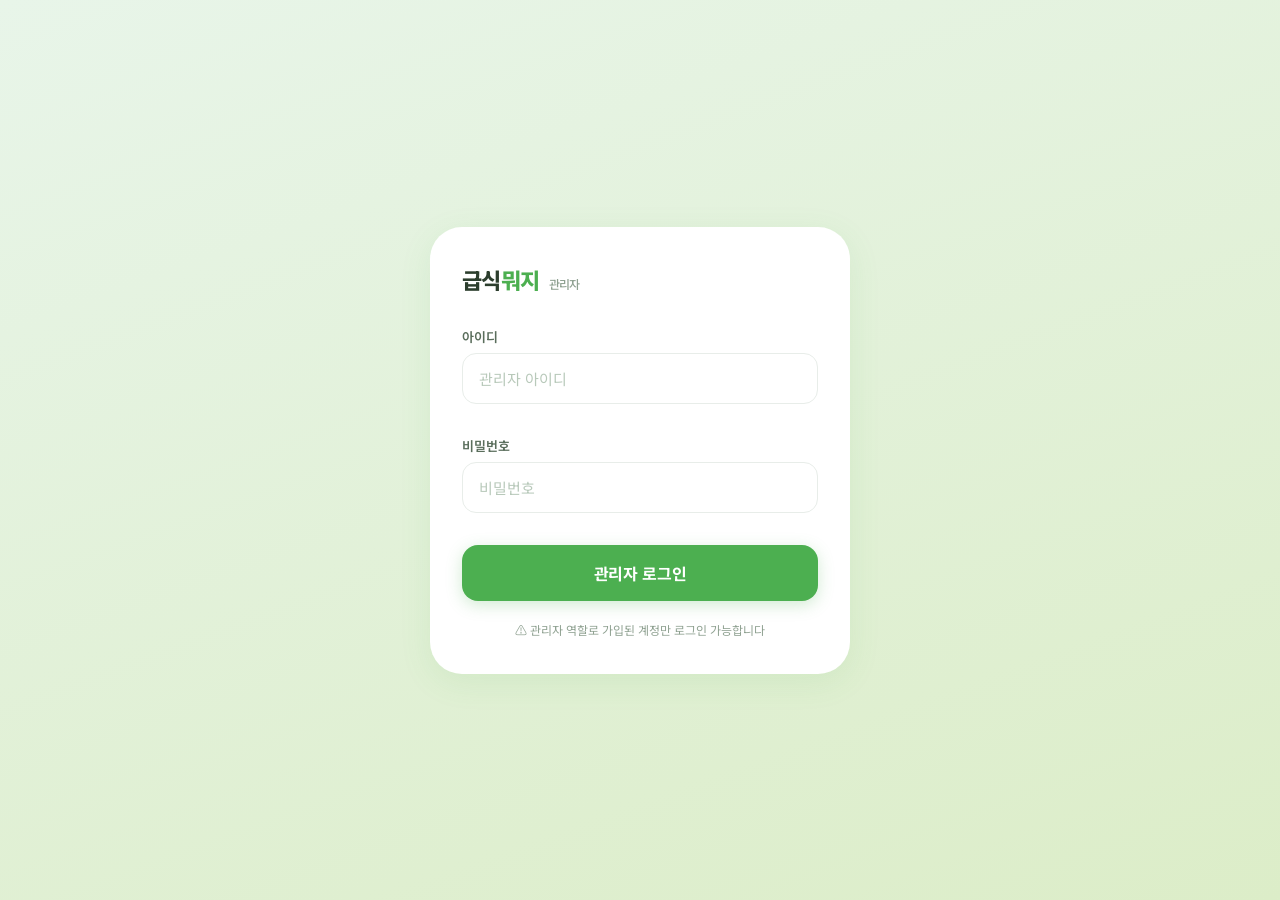
==== admin.html @ bf4ed8c1 "v4.0 — Cloudflare Pages 풀스택 마이그레이션 & 관리자 보안 강화" ====
<!DOCTYPE html>
<html lang="ko">
<head>
  <meta charset="UTF-8">
  <meta name="viewport" content="width=device-width,initial-scale=1">
  <title>급식뭐지 — 관리자</title>
  <meta name="description" content="급식뭐지 관리자 패널">
  <link rel="preconnect" href="https://fonts.googleapis.com">
  <link rel="preconnect" href="https://fonts.gstatic.com" crossorigin>
  <link href="https://fonts.googleapis.com/css2?family=Inter:wght@300;400;500;600;700;800;900&family=Noto+Sans+KR:wght@300;400;500;600;700;900&display=swap" rel="stylesheet">
  <link rel="stylesheet" href="style.css">
</head>
<body class="body-admin">

<!-- AUTH GATE -->
<div id="admin-auth" class="admin-auth-wrap">
  <div class="admin-auth-card">
    <div class="admin-auth-logo">
      <img src="assets/mascot.png" alt="" style="width:56px" onerror="this.style.display='none'">
      <h1>급식<span class="text-accent">뭐지</span> <small>관리자</small></h1>
    </div>
    <div class="auth-input-group">
      <label>아이디</label>
      <input type="text" id="admin-login-id" placeholder="관리자 아이디" class="form-input">
    </div>
    <div class="auth-input-group">
      <label>비밀번호</label>
      <input type="password" id="admin-login-pw" placeholder="비밀번호" class="form-input">
    </div>
    <button class="btn-primary" id="admin-login-btn">관리자 로그인</button>
    <p class="admin-auth-note">⚠️ 관리자 역할로 가입된 계정만 로그인 가능합니다</p>
  </div>
</div>

<!-- ADMIN PANEL -->
<div id="admin-panel" class="admin-panel" style="display:none">
  <header class="admin-topbar">
    <div class="admin-topbar-left">
      <img src="assets/mascot.png" alt="" style="width:32px" onerror="this.style.display='none'">
      <h1>급식<span class="text-accent">뭐지</span> <small>관리자</small></h1>
    </div>
    <div class="admin-topbar-right">
      <span class="admin-user" id="admin-user-name">관리자</span>
      <a href="index.html" class="btn-outline-sm">앱 보기 →</a>
      <button class="btn-outline-sm btn-danger-outline" id="admin-logout">로그아웃</button>
    </div>
  </header>

  <main class="admin-main">
    <!-- DATE -->
    <section class="admin-card">
      <h3>📅 날짜 선택</h3>
      <input type="date" class="form-input" id="pick-date">
    </section>

    <!-- LUNCH -->
    <section class="admin-card">
      <div class="admin-card-header">
        <h3>🌞 점심 급식</h3>
        <button class="btn-sm" id="add-lunch">+ 메뉴 추가</button>
      </div>
      <div id="lunch-list" class="menu-editor"></div>
      <div class="empty-editor" id="lunch-empty">메뉴를 추가해주세요</div>
    </section>

    <!-- DINNER -->
    <section class="admin-card">
      <div class="admin-card-header">
        <h3>🌙 저녁 석식</h3>
        <button class="btn-sm" id="add-dinner">+ 메뉴 추가</button>
      </div>
      <div id="dinner-list" class="menu-editor"></div>
      <div class="empty-editor" id="dinner-empty">메뉴를 추가해주세요</div>
    </section>

    <!-- ACTIONS -->
    <div class="admin-actions">
      <button class="btn-primary btn-lg" id="btn-save">💾 저장하기</button>
      <button class="btn-outline-sm btn-lg" id="btn-clear-day">이 날짜 삭제</button>
    </div>

    <!-- SAVED LIST -->
    <section class="admin-card">
      <h3>📋 저장된 급식 목록</h3>
      <div id="saved-list"></div>
    </section>

    <!-- USER MANAGEMENT -->
    <section class="admin-card">
      <h3>👥 사용자 관리</h3>
      <div id="user-list"></div>
    </section>
  </main>
</div>

<div class="toast" id="toast"></div>

<script>
(function(){
  'use strict';

  function getDB(key, fallback) { try { return JSON.parse(localStorage.getItem(key)) || fallback; } catch(e) { return fallback; } }
  function setDB(key, val) { localStorage.setItem(key, JSON.stringify(val)); }
  function toast(msg) {
    var t = document.getElementById('toast');
    t.textContent = msg; t.classList.add('show');
    setTimeout(function(){ t.classList.remove('show'); }, 2600);
  }

  var authWrap = document.getElementById('admin-auth');
  var panel = document.getElementById('admin-panel');

  var session = getDB('session', null);
  if (session && session.role === 'admin') {
    authWrap.style.display = 'none';
    panel.style.display = '';
    document.getElementById('admin-user-name').textContent = session.name + ' 님';
    initAdmin();
  }

  document.getElementById('admin-login-btn').addEventListener('click', async function(){
    var id = document.getElementById('admin-login-id').value.trim();
    var pw = document.getElementById('admin-login-pw').value;
    if (!id || !pw) { toast('아이디와 비밀번호를 입력하세요'); return; }

    var btn = this;
    var orig = btn.textContent;
    btn.textContent = '로그인 중...';
    try {
      const res = await fetch('/api/auth/login', {
        method: 'POST',
        headers: { 'Content-Type': 'application/json' },
        body: JSON.stringify({ id, pw })
      });
      const data = await res.json();
      btn.textContent = orig;

      if (!res.ok) { toast('❌ ' + (data.error || '아이디 또는 비밀번호가 잘못되었습니다')); return; }
      if (data.role !== 'admin') { toast('❌ 관리자 권한이 없습니다'); return; }

      setDB('session', { id: data.id, name: data.name, role: data.role });
      authWrap.style.display = 'none';
      panel.style.display = '';
      document.getElementById('admin-user-name').textContent = data.name + ' 님';
      toast('✅ 로그인 성공!');
      initAdmin();
    } catch(err) {
      btn.textContent = orig;
      toast('❌ 서버 오류');
    }
  });

  document.getElementById('admin-logout').addEventListener('click', function(){
    localStorage.removeItem('session');
    location.reload();
  });

  var emojis = ['🍚','🍲','🍜','🥩','🍗','🍖','🥘','🐟','🥬','🌿','🥒','🥗','🥦','🥚','🧆','🥛','🧃','🍊','🍎','🍌','🍰','🍞','🌽','🥕','🧀','🍕','🍔','🥟','🍣','🥮'];
  let cachedMeals = {};
  let cachedUsers = [];

  async function fetchAllData() {
    try {
      const [resM, resU] = await Promise.all([fetch('/api/meals'), fetch('/api/users')]);
      if(resM.ok) cachedMeals = await resM.json();
      if(resU.ok) cachedUsers = await resU.json();
    } catch (e) {
      console.warn('Network error', e);
    }
  }

  async function saveMealsToCloud() {
    try {
      const res = await fetch('/api/meals', {
        method: 'POST',
        headers: { 'Content-Type': 'application/json' },
        body: JSON.stringify(cachedMeals)
      });
      if(res.ok) return true;
      return false;
    } catch(e) { return false; }
  }

  async function initAdmin() {
    document.getElementById('btn-save').textContent = '데이터 불러오는 중...';
    await fetchAllData();
    document.getElementById('btn-save').textContent = '💾 저장하기';

    var pickDate = document.getElementById('pick-date');
    var d = new Date();
    pickDate.value = d.getFullYear()+'-'+String(d.getMonth()+1).padStart(2,'0')+'-'+String(d.getDate()).padStart(2,'0');

    loadDate(pickDate.value);
    renderSaved();
    renderUsers();

    pickDate.addEventListener('change', function(){ loadDate(this.value); });
    document.getElementById('add-lunch').addEventListener('click', function(){ addRow('lunch'); });
    document.getElementById('add-dinner').addEventListener('click', function(){ addRow('dinner'); });

    document.getElementById('btn-save').addEventListener('click', async function(){
      var dateVal = pickDate.value;
      if (!dateVal) { toast('📅 날짜를 선택하세요'); return; }
      var lunch = readRows('lunch');
      var dinner = readRows('dinner');
      if (lunch.length === 0 && dinner.length === 0) { toast('메뉴를 하나 이상 추가하세요'); return; }
      
      cachedMeals[dateVal] = { lunch: lunch, dinner: dinner };
      
      var btn = this;
      btn.textContent = '저장 중...';
      const ok = await saveMealsToCloud();
      btn.textContent = '💾 저장하기';
      
      if(ok) {
        toast('✅ '+dateVal+' 급식 저장 완료!');
        renderSaved();
      } else {
        toast('❌ 저장 실패');
      }
    });

    document.getElementById('btn-clear-day').addEventListener('click', async function(){
      var dateVal = pickDate.value;
      if (!dateVal) return;
      if (!confirm(dateVal+' 급식 데이터를 삭제할까요?')) return;
      
      delete cachedMeals[dateVal];
      
      var orig = this.textContent;
      this.textContent = '삭제 중...';
      const ok = await saveMealsToCloud();
      this.textContent = orig;

      if(ok) {
        loadDate(dateVal);
        renderSaved();
        toast('🗑 삭제되었습니다');
      } else {
        toast('❌ 삭제 실패');
      }
    });
  }

  function addRow(type) {
    var list = document.getElementById(type+'-list');
    var empty = document.getElementById(type+'-empty');
    empty.style.display = 'none';

    var row = document.createElement('div');
    row.className = 'editor-row';
    var optHtml = '';
    for (var i = 0; i < emojis.length; i++) optHtml += '<option>'+emojis[i]+'</option>';
    row.innerHTML =
      '<select class="form-input fi-emoji">'+optHtml+'</select>'+
      '<input type="text" class="form-input fi-name" placeholder="메뉴 이름">'+
      '<input type="number" class="form-input fi-kcal" placeholder="kcal">'+
      '<input type="text" class="form-input fi-allergy" placeholder="알레르기 (없으면 비움)">'+
      '<button class="btn-del-row">✕</button>';
    row.querySelector('.btn-del-row').addEventListener('click', function(){
      row.remove();
      if (list.children.length === 0) empty.style.display = '';
    });
    list.appendChild(row);
  }

  function readRows(type) {
    var rows = document.getElementById(type+'-list').querySelectorAll('.editor-row');
    var arr = [];
    for (var i = 0; i < rows.length; i++) {
      var inputs = rows[i].querySelectorAll('.form-input');
      var name = inputs[1].value.trim();
      if (!name) continue;
      arr.push({ emoji: inputs[0].value, name: name, kcal: parseInt(inputs[2].value)||0, allergy: inputs[3].value.trim()||null });
    }
    return arr;
  }

  function loadDate(dateStr) {
    var data = cachedMeals[dateStr];
    document.getElementById('lunch-list').innerHTML = '';
    document.getElementById('dinner-list').innerHTML = '';
    document.getElementById('lunch-empty').style.display = '';
    document.getElementById('dinner-empty').style.display = '';
    if (data) {
      if (data.lunch && data.lunch.length > 0) {
        document.getElementById('lunch-empty').style.display = 'none';
        data.lunch.forEach(function(m){ addRowWithData('lunch', m); });
      }
      if (data.dinner && data.dinner.length > 0) {
        document.getElementById('dinner-empty').style.display = 'none';
        data.dinner.forEach(function(m){ addRowWithData('dinner', m); });
      }
    }
  }

  function addRowWithData(type, data) {
    var list = document.getElementById(type+'-list');
    var row = document.createElement('div');
    row.className = 'editor-row';
    var optHtml = '';
    for (var i = 0; i < emojis.length; i++) {
      optHtml += '<option'+(emojis[i]===data.emoji?' selected':'')+'>'+emojis[i]+'</option>';
    }
    row.innerHTML =
      '<select class="form-input fi-emoji">'+optHtml+'</select>'+
      '<input type="text" class="form-input fi-name" value="'+data.name+'">'+
      '<input type="number" class="form-input fi-kcal" value="'+(data.kcal||'')+'" placeholder="kcal">'+
      '<input type="text" class="form-input fi-allergy" value="'+(data.allergy||'')+'" placeholder="알레르기">'+
      '<button class="btn-del-row">✕</button>';
    row.querySelector('.btn-del-row').addEventListener('click', function(){
      row.remove();
      var empty = document.getElementById(type+'-empty');
      if (list.children.length === 0) empty.style.display = '';
    });
    list.appendChild(row);
  }

  function renderSaved() {
    var keys = Object.keys(cachedMeals).sort().reverse();
    var el = document.getElementById('saved-list');
    if (keys.length === 0) {
      el.innerHTML = '<p class="empty-note">저장된 급식 정보가 없습니다</p>';
      return;
    }
    var html = '<div class="saved-table">';
    keys.forEach(function(k){
      var d = cachedMeals[k];
      var lNames = (d.lunch||[]).map(function(m){return m.emoji+' '+m.name;}).join(', ');
      var dNames = (d.dinner||[]).map(function(m){return m.emoji+' '+m.name;}).join(', ');
      html += '<div class="saved-row">'+
        '<div class="saved-date">'+k+'</div>'+
        '<div class="saved-menus">'+
          (lNames?'<p><strong>점심</strong> '+lNames+'</p>':'')+
          (dNames?'<p><strong>저녁</strong> '+dNames+'</p>':'')+
        '</div>'+
        '<button class="btn-del-saved" data-key="'+k+'">🗑</button>'+
      '</div>';
    });
    html += '</div>';
    el.innerHTML = html;
    var delBtns = el.querySelectorAll('.btn-del-saved');
    for (var i = 0; i < delBtns.length; i++) {
      delBtns[i].addEventListener('click', async function(){
        var key = this.getAttribute('data-key');
        if (!confirm(key+' 데이터를 삭제할까요?')) return;
        
        var origItem = cachedMeals[key];
        delete cachedMeals[key];
        
        var origText = this.textContent;
        this.textContent = '...';
        const ok = await saveMealsToCloud();
        
        if(ok) {
          renderSaved();
          toast('삭제되었습니다');
        } else {
          cachedMeals[key] = origItem; // rollback
          this.textContent = origText;
          toast('❌ 서버 오류');
        }
      });
    }
  }

  function renderUsers() {
    var el = document.getElementById('user-list');
    if (cachedUsers.length === 0) {
      el.innerHTML = '<p class="empty-note">등록된 사용자가 없습니다</p>';
      return;
    }
    var html = '<div class="user-table"><div class="ut-head"><span>이름</span><span>아이디</span><span>역할</span></div>';
    cachedUsers.forEach(function(u){
      var roleLabel = u.role === 'admin' ? '👨‍🍳 관리자' : '🧑‍🎓 학생';
      html += '<div class="ut-row"><span>'+u.name+'</span><span>'+u.id+'</span><span class="role-tag '+(u.role==='admin'?'role-admin':'role-student')+'">'+roleLabel+'</span></div>';
    });
    html += '</div>';
    el.innerHTML = html;
  }

})();
</script>
</body>
</html>
---- style.css ----
/* ═══════════════════════════════════════════════
   급식뭐지 — Soft Organic Design System
   Warm, human, not-AI-feeling
   ═══════════════════════════════════════════════ */

*,*::before,*::after{box-sizing:border-box;margin:0;padding:0}

:root {
  --green: #4CAF50;
  --green-dark: #3d9141;
  --green-soft: #e8f5e9;
  --green-bg: #f1f8e9;
  --green-accent: #66bb6a;

  --bg: #fafbfc;
  --card: #ffffff;
  --card-hover: #f8faf8;

  --text: #2c3e2d;
  --text-2: #5a6e5c;
  --text-3: #8fa191;
  --text-placeholder: #b8c9ba;

  --border: #e8ede9;
  --shadow-sm: 0 2px 8px rgba(76,175,80,.06);
  --shadow-md: 0 4px 20px rgba(76,175,80,.08);
  --shadow-lg: 0 8px 32px rgba(76,175,80,.1);
  --shadow-card: 0 2px 12px rgba(0,0,0,.04);

  --amber: #ff9800;
  --red: #e53935;
  --blue: #42a5f5;
  --pink: #ec407a;
  --purple: #ab47bc;
  --cyan: #26c6da;

  --r: 16px;
  --r-lg: 24px;
  --r-xl: 32px;

  --ease: cubic-bezier(.25,.8,.25,1);
  --bounce: cubic-bezier(.34,1.56,.64,1);
}

html { font-size: 16px; -webkit-text-size-adjust: 100%; }

body {
  font-family: -apple-system, BlinkMacSystemFont, 'Segoe UI', 'Noto Sans KR', sans-serif;
  background: var(--bg);
  color: var(--text);
  min-height: 100vh;
  min-height: 100dvh;
  overflow: hidden;
  -webkit-font-smoothing: antialiased;
}

img { max-width: 100%; height: auto; display: block; }
button { cursor: pointer; font-family: inherit; }
input, select { font-family: inherit; }
.text-accent { color: var(--green); }

/* ═══ APP SHELL ═══ */
#app {
  width: 100%;
  height: 100vh;
  height: 100dvh;
  position: relative;
  overflow: hidden;
  background: var(--bg);
}

.screen {
  position: absolute;
  inset: 0;
  display: flex;
  flex-direction: column;
  opacity: 0;
  transform: translateY(12px);
  transition: opacity .45s var(--ease), transform .45s var(--ease);
  pointer-events: none;
  z-index: 0;
}
.screen.active {
  opacity: 1;
  transform: translateY(0);
  pointer-events: all;
  z-index: 1;
}

/* ═══════════════════════════════════
   AUTH SCREEN
   ═══════════════════════════════════ */
#auth-screen {
  background: #fff;
}

.auth-bg {
  position: absolute;
  inset: 0;
  overflow: hidden;
  z-index: 0;
}
.auth-glow {
  position: absolute;
  border-radius: 50%;
  filter: blur(100px);
  opacity: .35;
}
.auth-glow.g1 {
  width: 360px; height: 360px;
  top: -80px; right: -120px;
  background: #c8e6c9;
  animation: gFloat 12s ease-in-out infinite;
}
.auth-glow.g2 {
  width: 260px; height: 260px;
  bottom: 20px; left: -80px;
  background: #dcedc8;
  animation: gFloat 15s ease-in-out infinite reverse;
}
@keyframes gFloat {
  0%,100% { transform: translate(0,0) scale(1); }
  50% { transform: translate(15px,-15px) scale(1.08); }
}

.auth-content {
  position: relative;
  z-index: 1;
  flex: 1;
  display: flex;
  flex-direction: column;
  align-items: center;
  padding: 0 28px;
  overflow-y: auto;
}

.auth-logo-area {
  display: flex;
  flex-direction: column;
  align-items: center;
  padding-top: 72px;
  margin-bottom: 40px;
}
.auth-mascot {
  width: 88px;
  height: 88px;
  margin-bottom: 20px;
  animation: mascotBounce .7s var(--bounce);
}
.auth-mascot img { width: 100%; height: 100%; object-fit: contain; }
.mascot-fallback {
  width: 88px; height: 88px;
  display: flex; align-items: center; justify-content: center;
  font-size: 48px;
  background: var(--green-soft);
  border-radius: 50%;
}
@keyframes mascotBounce {
  from { transform: scale(.3); opacity: 0; }
  60% { transform: scale(1.06); opacity: 1; }
  to { transform: scale(1); }
}

.auth-title {
  font-size: 32px;
  font-weight: 800;
  letter-spacing: -.03em;
  color: var(--text);
}
.auth-title span { color: var(--green); }
.auth-sub {
  font-size: 14px;
  color: var(--text-3);
  margin-top: 6px;
}

.auth-form {
  width: 100%;
  max-width: 360px;
}

.auth-input-group {
  margin-bottom: 18px;
}
.auth-input-group label {
  display: block;
  font-size: 13px;
  font-weight: 600;
  color: var(--text-2);
  margin-bottom: 7px;
}
.auth-input-group input,
.form-input {
  width: 100%;
  padding: 14px 16px;
  border: 1.5px solid var(--border);
  border-radius: 14px;
  font-size: 15px;
  color: var(--text);
  outline: none;
  background: #fff;
  transition: border-color .25s var(--ease), box-shadow .25s var(--ease);
}
.auth-input-group input:focus,
.form-input:focus {
  border-color: var(--green-accent);
  box-shadow: 0 0 0 4px rgba(76,175,80,.1);
}

#signup-admin-code-group {
  animation: slideDown 0.3s cubic-bezier(0.2, 0.8, 0.2, 1) forwards;
}

@keyframes slideDown {
  from { opacity: 0; transform: translateY(-10px); }
  to { opacity: 1; transform: translateY(0); }
}

.auth-input-group input::placeholder,
.form-input::placeholder { color: var(--text-placeholder); }

.role-selector {
  display: flex;
  gap: 10px;
}
.role-btn {
  flex: 1;
  padding: 14px;
  border: 1.5px solid var(--border);
  border-radius: 14px;
  background: #fff;
  font-size: 14px;
  font-weight: 500;
  color: var(--text-3);
  transition: all .25s var(--ease);
}
.role-btn.active {
  border-color: var(--green);
  background: var(--green-soft);
  color: var(--green-dark);
  font-weight: 700;
}

.auth-switch {
  text-align: center;
  font-size: 13px;
  color: var(--text-3);
  margin-top: 24px;
  padding-bottom: 48px;
}
.auth-switch button {
  background: none;
  border: none;
  color: var(--green);
  font-weight: 700;
  font-size: 13px;
}

/* ═══ BUTTONS ═══ */
.btn-primary {
  width: 100%;
  padding: 16px;
  background: var(--green);
  color: #fff;
  border: none;
  border-radius: 16px;
  font-size: 16px;
  font-weight: 700;
  letter-spacing: -.01em;
  box-shadow: 0 4px 16px rgba(76,175,80,.25);
  transition: all .25s var(--ease);
}
.btn-primary:active {
  transform: scale(.97);
  box-shadow: 0 2px 8px rgba(76,175,80,.2);
}

.btn-sm {
  padding: 9px 18px;
  background: var(--green);
  color: #fff;
  border: none;
  border-radius: 12px;
  font-size: 13px;
  font-weight: 600;
  transition: transform .15s;
}
.btn-sm:active { transform: scale(.95); }

.btn-outline-sm {
  padding: 8px 16px;
  background: transparent;
  border: 1.5px solid var(--border);
  border-radius: 12px;
  font-size: 13px;
  font-weight: 600;
  color: var(--text-2);
  text-decoration: none;
  transition: all .2s;
  display: inline-block;
}
.btn-outline-sm:hover { border-color: var(--green); color: var(--green); }
.btn-danger-outline { border-color: var(--red); color: var(--red); }

.link-btn {
  background: none;
  border: none;
  color: var(--green);
  font-size: 13px;
  font-weight: 600;
}

/* ═══ STATUS BAR (hidden) ═══ */
.status-bar, .status-right { display: none; }

/* ═══ APPBAR ═══ */
.appbar {
  height: 56px;
  background: rgba(255,255,255,.92);
  backdrop-filter: blur(16px);
  -webkit-backdrop-filter: blur(16px);
  display: flex;
  align-items: center;
  justify-content: space-between;
  padding: 0 20px;
  border-bottom: 1px solid rgba(0,0,0,.04);
  flex-shrink: 0;
  z-index: 50;
}
.appbar-left { display: flex; align-items: center; gap: 10px; }
.appbar-mascot {
  width: 32px; height: 32px;
  border-radius: 10px;
  overflow: hidden;
  background: var(--green-soft);
  display: flex; align-items: center; justify-content: center;
}
.appbar-mascot img { width: 100%; height: 100%; object-fit: cover; }
.appbar-title {
  font-size: 18px;
  font-weight: 800;
  letter-spacing: -.03em;
  color: var(--text);
}
.appbar-title b { color: var(--green); font-weight: 800; }
.appbar-right { display: flex; gap: 8px; }
.appbar-btn {
  width: 38px;
  height: 38px;
  border-radius: 12px;
  border: none;
  background: var(--green-soft);
  display: flex;
  align-items: center;
  justify-content: center;
  color: var(--green-dark);
  transition: all .2s var(--ease);
  position: relative;
}
.appbar-btn:active { transform: scale(.88); }
.bell-dot {
  position: absolute;
  top: 8px; right: 8px;
  width: 7px; height: 7px;
  border-radius: 50%;
  background: var(--red);
  border: 2px solid var(--green-soft);
}

.appbar-detail { display: none; }
.appbar-detail.show { display: flex; }
.back-btn {
  width: 38px; height: 38px;
  border-radius: 12px;
  border: none;
  background: var(--green-soft);
  display: flex; align-items: center; justify-content: center;
  color: var(--green-dark);
  transition: transform .15s;
}
.back-btn:active { transform: scale(.88); }
#detail-bar-title {
  font-size: 17px;
  font-weight: 700;
  color: var(--text);
  margin-left: 12px;
  flex: 1;
}

/* ═══ MAIN SCROLL ═══ */
.main-scroll {
  flex: 1;
  overflow-y: auto;
  overflow-x: hidden;
  -webkit-overflow-scrolling: touch;
}
.main-scroll::-webkit-scrollbar { width: 0; }

.page {
  display: none;
  animation: pageSlide .4s var(--ease);
}
.page.active { display: block; }
@keyframes pageSlide {
  from { opacity: 0; transform: translateY(10px); }
  to { opacity: 1; transform: translateY(0); }
}

/* ═══════════════════════════════════
   HOME PAGE
   ═══════════════════════════════════ */
.home-welcome {
  padding: 20px 20px 8px;
}
.welcome-hi {
  font-size: 14px;
  color: var(--text-3);
  font-weight: 400;
}
.home-welcome h2 {
  font-size: 24px;
  font-weight: 800;
  letter-spacing: -.03em;
  color: var(--text);
  margin-top: 2px;
}

/* Tabs */
.tab-bar {
  display: flex;
  padding: 4px 20px 0;
  gap: 8px;
}
.tab {
  flex: 1;
  padding: 12px 0;
  text-align: center;
  font-size: 14px;
  font-weight: 600;
  color: var(--text-3);
  background: none;
  border: none;
  border-bottom: 3px solid transparent;
  transition: all .25s var(--ease);
}
.tab.active {
  color: var(--green);
  border-bottom-color: var(--green);
}

/* Kcal banner */
.kcal-banner {
  background: linear-gradient(135deg, var(--green) 0%, #66bb6a 100%);
  margin: 12px 20px;
  border-radius: var(--r-lg);
  padding: 18px 24px;
  display: flex;
  align-items: center;
  justify-content: space-between;
  color: #fff;
  box-shadow: 0 6px 24px rgba(76,175,80,.2);
}
.kcal-left { display: flex; align-items: baseline; gap: 6px; }
.kcal-number {
  font-size: 34px;
  font-weight: 800;
  letter-spacing: -.03em;
}
.kcal-unit { font-size: 13px; opacity: .6; }
.kcal-desc { font-size: 12px; opacity: .7; }

/* Menu grid — category card style */
.menu-grid {
  padding: 16px 20px 20px;
  display: grid;
  grid-template-columns: repeat(2, 1fr);
  gap: 12px;
}

.menu-card {
  background: var(--card);
  border-radius: var(--r-lg);
  overflow: hidden;
  cursor: pointer;
  box-shadow: var(--shadow-card);
  transition: transform .3s var(--ease), box-shadow .3s var(--ease);
  -webkit-tap-highlight-color: transparent;
  animation: cardIn .4s var(--ease) both;
}
.menu-card:nth-child(1) { animation-delay: 0s; }
.menu-card:nth-child(2) { animation-delay: .06s; }
.menu-card:nth-child(3) { animation-delay: .12s; }
.menu-card:nth-child(4) { animation-delay: .18s; }
.menu-card:nth-child(5) { animation-delay: .24s; }
.menu-card:nth-child(6) { animation-delay: .3s; }
@keyframes cardIn {
  from { opacity: 0; transform: translateY(12px) scale(.95); }
  to { opacity: 1; transform: translateY(0) scale(1); }
}
.menu-card:active { transform: scale(.96); }
.menu-card:hover { box-shadow: var(--shadow-md); }

.mc-visual {
  aspect-ratio: 1.1;
  display: flex;
  align-items: center;
  justify-content: center;
  position: relative;
  overflow: hidden;
}
/* Pastel backgrounds per card */
.menu-card:nth-child(1) .mc-visual { background: #e8f5e9; }
.menu-card:nth-child(2) .mc-visual { background: #fff3e0; }
.menu-card:nth-child(3) .mc-visual { background: #e3f2fd; }
.menu-card:nth-child(4) .mc-visual { background: #fce4ec; }
.menu-card:nth-child(5) .mc-visual { background: #f3e5f5; }
.menu-card:nth-child(6) .mc-visual { background: #e0f7fa; }
.menu-card:nth-child(7) .mc-visual { background: #fff8e1; }
.menu-card:nth-child(8) .mc-visual { background: #efebe9; }

.mc-ring {
  width: 64px;
  aspect-ratio: 1;
  border-radius: 50%;
  background: rgba(255,255,255,.6);
  display: flex;
  align-items: center;
  justify-content: center;
  transition: transform .3s var(--bounce);
}
.menu-card:hover .mc-ring { transform: scale(1.1) rotate(5deg); }
.mc-emoji { font-size: 34px; }
.mc-allergy-badge {
  position: absolute;
  top: 10px;
  right: 10px;
  width: 9px; height: 9px;
  border-radius: 50%;
  background: var(--red);
  border: 2px solid #fff;
}

.mc-info {
  padding: 12px 14px 14px;
}
.mc-name {
  font-size: 14px;
  font-weight: 700;
  color: var(--text);
}
.mc-sub {
  font-size: 11px;
  color: var(--text-3);
  margin-top: 3px;
}

/* Empty state */
.empty-state {
  text-align: center;
  padding: 56px 20px;
  color: var(--text-3);
}
.empty-mascot { margin-bottom: 14px; }
.empty-state p { font-size: 15px; font-weight: 600; color: var(--text-2); }
.empty-state small { font-size: 12px; }

/* Section card */
.section-card {
  margin: 0 20px 16px;
  background: var(--card);
  border-radius: var(--r-lg);
  box-shadow: var(--shadow-card);
  overflow: hidden;
}
.section-card-head {
  padding: 16px 18px;
  display: flex;
  justify-content: space-between;
  align-items: center;
  font-size: 14px;
  font-weight: 700;
}
.teaser-empty {
  padding: 24px;
  display: flex;
  align-items: center;
  justify-content: center;
  gap: 8px;
  font-size: 13px;
  color: var(--text-3);
  background: var(--green-bg);
}

/* ═══ DETAIL PAGE ═══ */
.detail-hero {
  padding: 32px 20px 24px;
  text-align: center;
}
.detail-circle {
  width: 110px; height: 110px;
  border-radius: 50%;
  background: var(--green-soft);
  display: flex; align-items: center; justify-content: center;
  margin: 0 auto 16px;
  box-shadow: 0 4px 20px rgba(76,175,80,.12);
  animation: detailPop .5s var(--bounce);
}
@keyframes detailPop {
  from { transform: scale(.4); opacity: 0; }
  to { transform: scale(1); opacity: 1; }
}
.detail-circle span { font-size: 46px; }
.detail-hero h2 { font-size: 24px; font-weight: 800; letter-spacing: -.02em; }
.detail-sub { font-size: 13px; color: var(--text-3); margin-top: 4px; }

.detail-body { padding: 8px 20px 32px; }
.section-label {
  font-size: 11px; font-weight: 700;
  letter-spacing: .06em; color: var(--text-3);
  text-transform: uppercase;
  margin-bottom: 10px; margin-top: 16px;
}
.detail-card {
  background: var(--card);
  border-radius: var(--r);
  box-shadow: var(--shadow-card);
  overflow: hidden;
  margin-bottom: 6px;
}

.ing-row {
  display: flex; align-items: center;
  padding: 14px 16px;
  border-bottom: 1px solid var(--border);
  gap: 12px; font-size: 14px;
  animation: ingFade .3s var(--ease) both;
}
.ing-row:last-child { border-bottom: none; }
.ing-row:nth-child(1) { animation-delay: .05s; }
.ing-row:nth-child(2) { animation-delay: .1s; }
.ing-row:nth-child(3) { animation-delay: .15s; }
@keyframes ingFade {
  from { opacity: 0; transform: translateX(-8px); }
  to { opacity: 1; transform: translateX(0); }
}
.ing-dot { width: 8px; height: 8px; border-radius: 50%; background: var(--green); flex-shrink: 0; }
.ing-dot.warn { background: var(--amber); }
.ing-name { flex: 1; }
.ing-badge { font-size: 10px; padding: 4px 12px; border-radius: 999px; font-weight: 700; }
.badge-ok { background: var(--green-soft); color: var(--green-dark); }
.badge-warn { background: #fff3e0; color: var(--amber); }

.bar-group { padding: 16px; }
.bar-item { margin-bottom: 12px; }
.bar-item:last-child { margin-bottom: 0; }
.bar-meta { display: flex; justify-content: space-between; font-size: 12px; margin-bottom: 6px; }
.bar-label { color: var(--text-2); font-weight: 500; }
.bar-value { color: var(--text-3); }
.bar-track { height: 6px; background: #f0f2f0; border-radius: 3px; overflow: hidden; }
.bar-fill {
  height: 100%; border-radius: 3px;
  background: var(--green);
  width: 0;
  transition: width .9s var(--ease);
}
.bar-fill.warn { background: var(--amber); }

.source-note { font-size: 11px; color: var(--text-3); text-align: center; padding: 14px 0 24px; opacity: .6; }

/* ═══ CALENDAR ═══ */
.page-top {
  padding: 20px 20px 16px;
}
.page-top h2 { font-size: 22px; font-weight: 800; letter-spacing: -.02em; }
.sub-text { font-size: 12px; color: var(--text-3); margin-top: 3px; }

.week-strip {
  display: flex;
  gap: 8px;
  padding: 12px 20px;
  overflow-x: auto;
}
.week-strip::-webkit-scrollbar { display: none; }
.week-day {
  min-width: 60px;
  padding: 12px 10px;
  border-radius: var(--r);
  background: var(--card);
  text-align: center;
  cursor: pointer;
  border: 2px solid transparent;
  box-shadow: var(--shadow-sm);
  transition: all .25s var(--ease);
  flex-shrink: 0;
}
.week-day.active {
  border-color: var(--green);
  background: var(--green-soft);
  box-shadow: 0 4px 16px rgba(76,175,80,.12);
}
.week-day:active { transform: scale(.94); }
.week-day small { display: block; font-size: 11px; color: var(--text-3); font-weight: 600; }
.week-day strong { display: block; font-size: 22px; font-weight: 800; margin-top: 3px; color: var(--text); }
.week-day.active strong { color: var(--green); }

#cal-detail {
  margin: 4px 20px 20px;
  background: var(--card);
  border-radius: var(--r-lg);
  padding: 18px 20px;
  box-shadow: var(--shadow-card);
}
#cal-detail h4 { font-size: 15px; font-weight: 700; margin-bottom: 12px; }
#cal-list { list-style: none; }
#cal-list li {
  padding: 11px 0;
  border-bottom: 1px solid var(--border);
  font-size: 14px; color: var(--text-2);
  display: flex; align-items: center; gap: 10px;
}
#cal-list li:last-child { border-bottom: none; }

/* ═══ PHOTO FEED ═══ */
.feed-list { padding: 8px 20px 90px; display: flex; flex-direction: column; gap: 16px; }

.feed-card {
  background: var(--card);
  border-radius: var(--r-xl);
  overflow: hidden;
  box-shadow: var(--shadow-card);
  animation: feedIn .45s var(--ease) both;
}
.feed-card:nth-child(1) { animation-delay: .05s; }
.feed-card:nth-child(2) { animation-delay: .12s; }
@keyframes feedIn { from { opacity: 0; transform: translateY(16px); } to { opacity: 1; transform: translateY(0); } }

.feed-photo {
  height: 160px;
  background: linear-gradient(135deg, #a5d6a7, #c8e6c9);
  display: flex; flex-direction: column;
  align-items: center; justify-content: center;
  gap: 8px; position: relative;
}
.feed-date-tag {
  position: absolute; top: 14px; left: 16px;
  background: rgba(76,175,80,.85);
  color: #fff; font-size: 11px; font-weight: 700;
  padding: 5px 14px; border-radius: 999px;
}
.feed-photo-icon {
  width: 44px; height: 44px;
  border-radius: 50%;
  background: rgba(255,255,255,.4);
  display: flex; align-items: center; justify-content: center;
  font-size: 20px;
}
.feed-photo small { font-size: 11px; color: rgba(255,255,255,.7); }

.feed-body { padding: 16px 18px; }
.feed-menus { font-size: 13px; color: var(--text-2); line-height: 1.8; }
.feed-footer {
  display: flex; align-items: center; justify-content: space-between;
  margin-top: 12px; padding-top: 12px;
  border-top: 1px solid var(--border);
}
.feed-author { display: flex; align-items: center; gap: 10px; }
.feed-avatar {
  width: 28px; height: 28px;
  border-radius: 50%; overflow: hidden;
  background: var(--green);
  display: flex; align-items: center; justify-content: center;
}
.feed-avatar img { width: 100%; height: 100%; object-fit: cover; }
.feed-author-name { font-size: 12px; color: var(--text-3); }
.feed-like {
  font-size: 13px; color: var(--text-3);
  background: none; border: none;
  display: flex; align-items: center; gap: 5px;
  transition: color .2s;
}
.feed-like:active { color: var(--red); }

/* FAB */
.fab {
  position: fixed;
  bottom: 80px; right: 24px;
  width: 52px; height: 52px;
  border-radius: 50%;
  background: var(--green);
  color: #fff; border: none;
  box-shadow: 0 6px 20px rgba(76,175,80,.3);
  display: flex; align-items: center; justify-content: center;
  z-index: 20;
  transition: transform .2s var(--bounce);
}
.fab:active { transform: scale(.85); }

/* ═══ NUTRITION ═══ */
.nut-hero {
  padding: 20px 20px 20px;
}
.nut-hero h2 { font-size: 22px; font-weight: 800; letter-spacing: -.02em; }
.nut-numbers { display: flex; gap: 32px; margin-top: 16px; }
.nut-num-item { display: flex; flex-direction: column; }
.nut-num-item strong { font-size: 36px; font-weight: 800; line-height: 1; color: var(--text); letter-spacing: -.03em; }
.nut-num-item small { font-size: 12px; color: var(--text-3); }
.nut-num-item span { font-size: 10px; color: var(--text-3); margin-top: 4px; }

.insight-card {
  margin: 12px 20px;
  background: var(--green-soft);
  border-radius: var(--r-lg);
  padding: 16px 18px;
  display: flex; align-items: flex-start; gap: 14px;
  border: 1px solid #c8e6c9;
}
.insight-mascot { flex-shrink: 0; }
.insight-body { font-size: 12px; color: var(--green-dark); line-height: 1.8; }
.insight-body strong { font-weight: 700; display: block; margin-bottom: 2px; font-size: 13px; }

.stat-grid {
  display: grid;
  grid-template-columns: repeat(3, 1fr);
  gap: 10px;
  padding: 0 20px;
  margin-bottom: 14px;
}
.stat-cell {
  background: var(--card);
  border-radius: var(--r);
  padding: 14px 10px;
  text-align: center;
  box-shadow: var(--shadow-sm);
}
.stat-val { font-size: 18px; font-weight: 800; color: var(--green); }
.stat-val.lo { color: var(--amber); }
.stat-lbl { font-size: 10px; color: var(--text-3); margin-top: 4px; display: block; }

/* ═══ ALLERGY ═══ */
.allergy-tags { display: flex; gap: 8px; padding: 16px 20px; flex-wrap: wrap; }
.allergy-tag {
  padding: 6px 16px; border-radius: 999px;
  font-size: 12px; font-weight: 700;
  display: inline-flex; align-items: center; gap: 5px;
}
.tag-warn { background: #fff3e0; color: var(--amber); border: 1px solid #ffe0b2; }
.tag-safe { background: var(--green-soft); color: var(--green-dark); border: 1px solid #c8e6c9; }

#allergy-cards { padding: 0 20px 24px; display: flex; flex-direction: column; gap: 10px; }
.allergy-item {
  background: var(--card);
  border-radius: var(--r);
  padding: 16px;
  display: flex; align-items: center; gap: 14px;
  box-shadow: var(--shadow-sm);
}
.allergy-emoji { font-size: 28px; flex-shrink: 0; }
.allergy-info { flex: 1; }
.allergy-name { font-size: 15px; font-weight: 700; }
.allergy-detail { font-size: 12px; color: var(--text-3); margin-top: 2px; }
.allergy-badge { font-size: 10px; padding: 5px 12px; border-radius: 999px; font-weight: 700; flex-shrink: 0; }
.ab-safe { background: var(--green-soft); color: var(--green-dark); }
.ab-warn { background: #fff3e0; color: var(--amber); }

/* ═══ BOTTOM NAV ═══ */
.bottom-nav {
  height: 64px;
  background: #fff;
  border-top: 1px solid rgba(0,0,0,.05);
  display: flex;
  flex-shrink: 0;
  z-index: 30;
  box-shadow: 0 -2px 12px rgba(0,0,0,.03);
}
.nav-item {
  flex: 1;
  display: flex; flex-direction: column;
  align-items: center; justify-content: center;
  gap: 3px;
  background: none; border: none;
  font-size: 10px; font-weight: 500;
  color: var(--text-3);
  transition: color .2s;
  -webkit-tap-highlight-color: transparent;
  position: relative;
}
.nav-item.active {
  color: var(--green);
}
.nav-item.active::after {
  content: '';
  position: absolute;
  top: 0; left: 50%;
  transform: translateX(-50%);
  width: 24px; height: 3px;
  border-radius: 0 0 3px 3px;
  background: var(--green);
}
.nav-item svg { stroke: currentColor; }
.nav-item:active { transform: scale(.88); }

/* ═══ TOAST ═══ */
.toast {
  position: fixed;
  bottom: 100px; left: 50%;
  transform: translateX(-50%) translateY(12px);
  background: var(--text);
  color: #fff;
  padding: 12px 24px;
  border-radius: 999px;
  font-size: 13px; font-weight: 600;
  opacity: 0;
  transition: all .35s var(--ease);
  z-index: 300;
  pointer-events: none;
  white-space: nowrap;
  box-shadow: var(--shadow-lg);
}
.toast.show { opacity: 1; transform: translateX(-50%) translateY(0); }

/* ═══ MODAL ═══ */
.modal-overlay {
  position: fixed; inset: 0;
  background: rgba(0,0,0,.25);
  backdrop-filter: blur(6px);
  z-index: 200;
  display: none;
  align-items: flex-end;
  justify-content: center;
}
.modal-overlay.show { display: flex; }

.modal-sheet {
  background: var(--bg);
  width: 100%; max-width: 540px;
  max-height: 85vh;
  border-radius: var(--r-xl) var(--r-xl) 0 0;
  overflow-y: auto;
  animation: sheetUp .35s var(--ease);
}
@keyframes sheetUp { from { transform: translateY(100%); } to { transform: translateY(0); } }
.modal-handle { width: 40px; height: 5px; border-radius: 3px; background: #ddd; margin: 12px auto 0; }
.modal-header {
  padding: 16px 22px;
  display: flex; justify-content: space-between; align-items: center;
}
.modal-header h3 { font-size: 17px; font-weight: 800; }
.modal-close {
  width: 30px; height: 30px;
  border-radius: 50%;
  background: #f0f0f0; border: none;
  font-size: 13px; color: var(--text-3);
  display: flex; align-items: center; justify-content: center;
}
.modal-body { padding: 0 22px 36px; }

.upload-drop {
  background: var(--card);
  border-radius: var(--r-lg);
  border: 2px dashed var(--border);
  aspect-ratio: 4/3;
  display: flex; flex-direction: column;
  align-items: center; justify-content: center;
  gap: 8px; cursor: pointer;
  margin-bottom: 18px;
  transition: border-color .2s, background .2s;
}
.upload-drop:hover { border-color: var(--green); background: var(--green-soft); }
.upload-drop p { font-size: 14px; font-weight: 600; color: var(--text-2); }
.upload-drop small { font-size: 11px; color: var(--text-3); }

#upload-preview { margin-bottom: 18px; border-radius: var(--r-lg); overflow: hidden; }
#upload-preview img { width: 100%; display: block; }

.form-label { font-size: 12px; font-weight: 700; color: var(--text-3); display: block; margin-bottom: 6px; }
.form-input { margin-bottom: 14px; }

/* ═══════════════════════════════════
   ADMIN PAGE
   ═══════════════════════════════════ */
.body-admin { overflow: auto; background: var(--bg); }

.admin-auth-wrap {
  min-height: 100vh;
  display: flex; align-items: center; justify-content: center;
  padding: 24px;
  background: linear-gradient(160deg, var(--green-soft), #dcedc8);
}
.admin-auth-card {
  background: var(--card);
  border-radius: var(--r-xl);
  padding: 36px 32px;
  width: 100%; max-width: 420px;
  box-shadow: var(--shadow-lg);
}
.admin-auth-logo { display: flex; align-items: center; gap: 12px; margin-bottom: 32px; }
.admin-auth-logo h1 { font-size: 22px; font-weight: 800; letter-spacing: -.03em; }
.admin-auth-logo small { font-size: 12px; color: var(--text-3); font-weight: 500; margin-left: 4px; }
.admin-auth-note { font-size: 12px; color: var(--text-3); text-align: center; margin-top: 20px; }

.admin-panel { min-height: 100vh; }
.admin-topbar {
  background: #fff;
  border-bottom: 1px solid var(--border);
  padding: 14px 24px;
  display: flex; align-items: center; justify-content: space-between;
  position: sticky; top: 0; z-index: 50;
  flex-wrap: wrap; gap: 10px;
}
.admin-topbar-left { display: flex; align-items: center; gap: 12px; }
.admin-topbar-left h1 { font-size: 19px; font-weight: 800; letter-spacing: -.02em; }
.admin-topbar-left small { font-size: 12px; color: var(--text-3); font-weight: 500; margin-left: 4px; }
.admin-topbar-right { display: flex; align-items: center; gap: 10px; flex-wrap: wrap; }
.admin-user { font-size: 13px; color: var(--text-3); font-weight: 600; }

.admin-main { max-width: 800px; margin: 0 auto; padding: 24px 20px 60px; }

.admin-card {
  background: var(--card);
  border-radius: var(--r-lg);
  padding: 24px;
  margin-bottom: 16px;
  box-shadow: var(--shadow-card);
}
.admin-card h3 { font-size: 17px; font-weight: 800; margin-bottom: 14px; }
.admin-card-header { display: flex; justify-content: space-between; align-items: center; margin-bottom: 14px; }
.admin-card-header h3 { margin-bottom: 0; }

.menu-editor { display: flex; flex-direction: column; gap: 10px; }
.editor-row { display: flex; gap: 8px; align-items: center; flex-wrap: wrap; animation: edIn .2s var(--ease); }
@keyframes edIn { from { opacity: 0; transform: translateY(-4px); } }
.fi-emoji { width: 60px; flex-shrink: 0; text-align: center; font-size: 20px; padding: 12px 8px; }
.fi-name { flex: 1; min-width: 100px; }
.fi-kcal { width: 72px; flex-shrink: 0; }
.fi-allergy { width: 130px; flex-shrink: 0; }
.btn-del-row {
  width: 32px; height: 32px;
  border-radius: 10px;
  background: var(--red); color: #fff;
  border: none; font-size: 13px; flex-shrink: 0;
}

.empty-editor { text-align: center; padding: 28px; font-size: 13px; color: var(--text-3); }

.admin-actions { display: flex; gap: 12px; margin-bottom: 16px; }
.admin-actions .btn-primary, .admin-actions .btn-outline-sm { flex: 1; }
.btn-lg { padding: 16px; font-size: 15px; }

.saved-table { display: flex; flex-direction: column; }
.saved-row { display: flex; align-items: center; gap: 14px; padding: 14px 0; border-bottom: 1px solid var(--border); }
.saved-row:last-child { border-bottom: none; }
.saved-date { font-size: 14px; font-weight: 700; min-width: 100px; color: var(--green); }
.saved-menus { flex: 1; font-size: 12px; color: var(--text-2); line-height: 1.8; }
.saved-menus strong { color: var(--text); }
.btn-del-saved { background: none; border: none; font-size: 18px; cursor: pointer; padding: 4px; }

.empty-note { text-align: center; padding: 24px; font-size: 13px; color: var(--text-3); }

.user-table { margin-top: 10px; }
.ut-head { display: grid; grid-template-columns: 1fr 1fr 1fr; font-size: 11px; font-weight: 700; color: var(--text-3); padding: 10px 0; border-bottom: 1px solid var(--border); }
.ut-row { display: grid; grid-template-columns: 1fr 1fr 1fr; font-size: 13px; padding: 12px 0; border-bottom: 1px solid var(--border); align-items: center; }
.role-tag { font-size: 11px; font-weight: 700; padding: 4px 10px; border-radius: 8px; display: inline-block; width: fit-content; }
.role-admin { background: #fff3e0; color: var(--amber); }
.role-student { background: var(--green-soft); color: var(--green-dark); }

@media (max-width: 600px) {
  .editor-row { flex-wrap: wrap; }
  .fi-allergy { width: 100%; }
}

/* ═══════════════════════════════════
   DESKTOP RESPONSIVE
   ═══════════════════════════════════ */
@media (min-width: 768px) {
  .auth-content { max-width: 420px; margin: 0 auto; }
  .auth-logo-area { padding-top: 100px; }
  .appbar { padding: 0 32px; }
  .home-welcome { padding: 20px 32px 8px; }
  .tab-bar { justify-content: center; gap: 12px; }
  .tab { flex: none; min-width: 140px; }
  .kcal-banner { margin: 12px 32px; justify-content: center; gap: 32px; }
  .menu-grid { grid-template-columns: repeat(3, 1fr); max-width: 720px; margin: 0 auto; padding: 18px 32px; }
  .section-card { max-width: 680px; margin-left: auto; margin-right: auto; }
  .detail-body, #cal-detail, .feed-list, .stat-grid, .insight-card, #allergy-cards { max-width: 640px; margin-left: auto; margin-right: auto; }
  .page-top { padding: 20px 32px; }
  .week-strip { justify-content: center; gap: 12px; }
  .nut-hero { text-align: center; }
  .nut-numbers { justify-content: center; gap: 48px; }
  .stat-grid { grid-template-columns: repeat(6, 1fr); }
  .allergy-tags { justify-content: center; }
  .bottom-nav { justify-content: center; }
  .nav-item { flex: none; min-width: 90px; }
}

@media (min-width: 1024px) {
  .auth-content { max-width: 440px; }
  .auth-title { font-size: 38px; }
  .auth-mascot { width: 100px; height: 100px; }
  .appbar { padding: 0 48px; height: 60px; }
  .appbar-title { font-size: 20px; }
  .home-welcome h2 { font-size: 28px; }
  .menu-grid { grid-template-columns: repeat(4, 1fr); max-width: 900px; gap: 14px; }
  .section-card, .detail-body, #cal-detail, .feed-list, .stat-grid, .insight-card, #allergy-cards { max-width: 760px; }
  .kcal-banner { margin: 16px auto; max-width: 760px; }
  .page-top h2 { font-size: 26px; }
  .nav-item { min-width: 110px; gap: 4px; }
  .nav-item span { font-size: 11px; }
}

@media (min-width: 1400px) {
  .menu-grid { grid-template-columns: repeat(5, 1fr); max-width: 1100px; }
  .section-card, .detail-body, #cal-detail, .feed-list, .stat-grid, .insight-card, #allergy-cards { max-width: 900px; }
  .kcal-banner { max-width: 900px; }
}
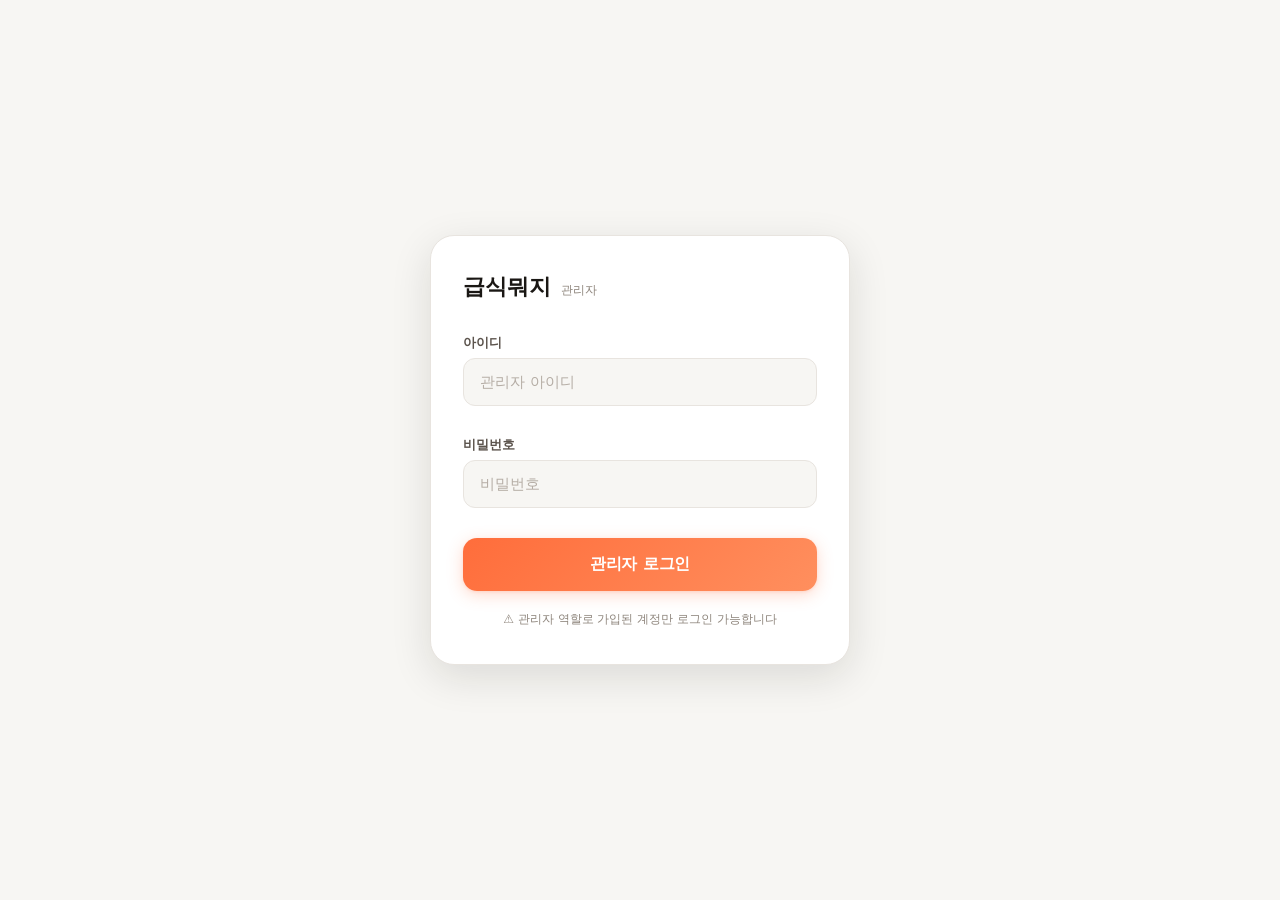
==== commit 28be9c19: "feat: add nutrition input fields (protein, fat, carbs, sodium) to admin meal editor Admin can now en" ====
--- a/admin.html
+++ b/admin.html
@@ -47,6 +47,55 @@
   </header>
 
   <main class="admin-main">
+    <!-- EXCEL BULK IMPORT -->
+    <section class="admin-card" id="excel-section" style="position:relative; overflow:hidden;">
+      <div style="position:absolute; top:0; left:0; width:4px; height:100%; background:var(--green);"></div>
+      <div style="display:flex; justify-content:space-between; align-items:center; margin-bottom:12px;">
+        <h3 style="margin:0;">📊 엑셀 한 달 일괄 업로드</h3>
+        <span class="excel-badge">NEW</span>
+      </div>
+
+      <!-- 급식 유형 선택 -->
+      <p style="font-size:13px; font-weight:700; color:var(--gray-dark); margin-bottom:8px;">① 업로드할 급식 유형 선택</p>
+      <div class="excel-type-selector">
+        <button class="meal-type-btn active" id="excel-type-lunch" data-type="lunch">🌞 급식 (중식)</button>
+        <button class="meal-type-btn" id="excel-type-dinner" data-type="dinner">🌙 석식 (저녁)</button>
+      </div>
+
+      <!-- 파일 드롭존 -->
+      <p style="font-size:13px; font-weight:700; color:var(--gray-dark); margin:16px 0 8px;">② 엑셀 파일 업로드</p>
+      <div class="excel-drop-zone" id="excel-drop-zone">
+        <div class="excel-drop-icon">📂</div>
+        <div class="excel-drop-text">클릭하거나 파일을 여기에 드래그</div>
+        <div class="excel-drop-hint">.xlsx / .xls 파일 지원</div>
+        <input type="file" id="excel-file-input" accept=".xlsx,.xls" style="display:none;">
+      </div>
+
+      <!-- 미리보기 -->
+      <div id="excel-preview-wrap" style="display:none; margin-top:16px;">
+        <p style="font-size:13px; font-weight:700; color:var(--gray-dark); margin-bottom:8px;">③ 파싱 미리보기 — 확인 후 저장</p>
+        <div id="excel-preview-table" class="excel-preview-table"></div>
+        <div class="excel-import-actions">
+          <button class="btn-outline-sm" id="btn-excel-cancel">✕ 취소</button>
+          <button class="btn-primary" id="btn-excel-save" style="background:var(--green);">💾 전체 저장</button>
+        </div>
+      </div>
+    </section>
+
+    <!-- BULK PARSER -->
+    <section class="admin-card" style="position:relative; overflow:hidden;">
+      <div style="position:absolute; top:0; left:0; width:4px; height:100%; background:var(--blue);"></div>
+      <div style="display:flex; justify-content:space-between; align-items:center; margin-bottom:8px;">
+        <h3 style="margin:0;">🤖 식단표 자동 분석기</h3>
+      </div>
+      <p style="font-size:13px; color:var(--gray-dark); margin-bottom:12px; line-height:1.4;">
+        식단표 내용을 복사/붙여넣기 하세요.<br>
+        (형식 예: <span style="font-family:monospace; background:white; padding:2px 4px; border-radius:4px;">2026.04.10 [중식] 현미밥, 미역국</span>)
+      </p>
+      <textarea id="bulk-text" class="form-input" rows="4" placeholder="텍스트 붙여넣기..." style="resize:vertical"></textarea>
+      <button class="btn-primary btn-sm" id="btn-parse-bulk" style="margin-top:12px; width:100%;">자동 분류하기</button>
+    </section>
+
     <!-- DATE -->
     <section class="admin-card">
       <h3>📅 날짜 선택</h3>
@@ -81,8 +130,11 @@
 
     <!-- SAVED LIST -->
     <section class="admin-card">
-      <h3>📋 저장된 급식 목록</h3>
-      <div id="saved-list"></div>
+      <div style="display:flex; justify-content:space-between; align-items:center;">
+        <h3 style="margin:0;">📋 저장된 급식 목록</h3>
+        <button class="btn-outline-sm btn-danger-outline" id="btn-clear-month" style="font-size:12px; padding:6px 10px;">🗑 월별 일괄 삭제</button>
+      </div>
+      <div id="saved-list" style="margin-top:12px;"></div>
     </section>
 
     <!-- USER MANAGEMENT -->
@@ -95,6 +147,20 @@
 
 <div class="toast" id="toast"></div>
 
+<!-- EXCEL CONFLICT MODAL -->
+<div class="modal-backdrop" id="excel-conflict-modal" style="display:none;">
+  <div class="modal-box">
+    <div class="modal-icon">⚠️</div>
+    <h3 class="modal-title">기존 데이터 감지됨</h3>
+    <p class="modal-desc" id="excel-conflict-desc">이미 저장된 날짜가 <strong id="conflict-count">0</strong>개 있습니다.<br>덮어쓰고 계속 진행하시겠습니까?</p>
+    <div class="modal-actions">
+      <button class="btn-outline-sm" id="btn-conflict-cancel">취소하기</button>
+      <button class="btn-primary" id="btn-conflict-proceed" style="background:var(--orange);">무시하고 진행</button>
+    </div>
+  </div>
+</div>
+
+<script src="https://cdn.sheetjs.com/xlsx-0.20.3/package/dist/xlsx.full.min.js"></script>
 <script>
 (function(){
   'use strict';
@@ -197,6 +263,41 @@
     pickDate.addEventListener('change', function(){ loadDate(this.value); });
     document.getElementById('add-lunch').addEventListener('click', function(){ addRow('lunch'); });
     document.getElementById('add-dinner').addEventListener('click', function(){ addRow('dinner'); });
+
+    document.getElementById('btn-parse-bulk').addEventListener('click', function(){
+      var txt = document.getElementById('bulk-text').value;
+      if (!txt.trim()) { toast('텍스트를 입력해주세요'); return; }
+
+      // Extract Date (YYYY.MM.DD or YYYY-MM-DD)
+      var dateMatch = txt.match(/20\d{2}[-.]\d{1,2}[-.]\d{1,2}/);
+      if (dateMatch) {
+         var ds = dateMatch[0].replace(/\./g, '-');
+         var parts = ds.split('-');
+         if(parts.length===3) {
+            ds = parts[0] + '-' + parts[1].padStart(2,'0') + '-' + parts[2].padStart(2,'0');
+            pickDate.value = ds;
+            loadDate(ds); // reload day
+         }
+      }
+
+      // Extract lunch and dinner items
+      var lMatch = txt.match(/\[중식\](.*?)(?=\[석식\]|$)/s);
+      var dMatch = txt.match(/\[석식\](.*?)(?=\[중식\]|$)/s);
+      
+      if (lMatch) {
+         var names = lMatch[1].split(/[,]+|\s{2,}/).map(n=>n.replace(/\(.*?\)/g, '').trim()).filter(n=>n);
+         names.forEach(n => addRowWithData('lunch', { emoji: '🍲', name: n, kcal: '', p: '', f: '', c: '', na: '', allergy: '' }));
+         document.getElementById('lunch-empty').style.display = 'none';
+      }
+      
+      if (dMatch) {
+         var names = dMatch[1].split(/[,]+|\s{2,}/).map(n=>n.replace(/\(.*?\)/g, '').trim()).filter(n=>n);
+         names.forEach(n => addRowWithData('dinner', { emoji: '🍲', name: n, kcal: '', p: '', f: '', c: '', na: '', allergy: '' }));
+         document.getElementById('dinner-empty').style.display = 'none';
+      }
+
+      toast('🤖 파싱 완료! 내용을 확인하고 저장하세요.');
+    });
 
     document.getElementById('btn-save').addEventListener('click', async function(){
       var dateVal = pickDate.value;
@@ -240,6 +341,316 @@
         toast('❌ 삭제 실패');
       }
     });
+
+    document.getElementById('btn-clear-month').addEventListener('click', async function() {
+      var dateVal = pickDate.value;
+      if (!dateVal) return;
+      var ym = dateVal.substring(0, 7); // yyyy-mm 추출
+      if (!confirm(ym + '월(해당 달)의 모든 식단 데이터를 삭제하시겠습니까?\n이 작업은 되돌릴 수 없습니다!')) return;
+      
+      var keys = Object.keys(cachedMeals);
+      var deletedCount = 0;
+      for (var i = 0; i < keys.length; i++) {
+        if (keys[i].startsWith(ym)) {
+          delete cachedMeals[keys[i]];
+          deletedCount++;
+        }
+      }
+
+      if (deletedCount === 0) {
+        toast('🗑 삭제할 데이터가 없습니다.');
+        return;
+      }
+      
+      var orig = this.textContent;
+      this.textContent = '삭제 중...';
+      const ok = await saveMealsToCloud();
+      this.textContent = orig;
+
+      if(ok) {
+        loadDate(dateVal);
+        renderSaved();
+        toast('✅ ' + ym + '월 데이터 ' + deletedCount + '일치 삭제 완료!');
+      } else {
+        toast('❌ 일괄 삭제 실패');
+      }
+    });
+
+    // ═══ EXCEL BULK IMPORT ═══
+    initExcelImport();
+  }
+
+  // ── 알레르기 번호 → 이름 매핑 ──
+  var allergyMap = {
+    '1':'계란','2':'우유','3':'메밀','4':'땅콩','5':'대두',
+    '6':'밀','7':'고등어','8':'게','9':'새우','10':'돼지고기',
+    '11':'복숭아','12':'토마토','13':'아황산류','14':'호두','15':'닭고기',
+    '16':'쇠고기','17':'오징어','18':'조개류','19':'잣'
+  };
+
+  // ── 한 셀의 텍스트 → 메뉴 배열 변환 ──
+  function parseCellToMenus(cellText) {
+    if (!cellText || typeof cellText !== 'string') return [];
+    var cleaned = cellText.trim();
+    // 공고 문구 or 특수 문자만 있는 경우 스킵
+    if (cleaned === '—' || cleaned === '-' || cleaned.includes('고사') || cleaned.includes('휴업') || cleaned.includes('재량')) return null; // null = 비어있는 날
+
+    var lines = cleaned.split('\n').map(function(l){ return l.trim(); }).filter(function(l){ return l; });
+    var menus = [];
+    var current = null;
+
+    for (var i = 0; i < lines.length; i++) {
+      var line = lines[i];
+      // 순수 알레르기 번호 줄 패턴: (숫자.숫자...) — 직전 메뉴에 붙임
+      var isAllergyOnly = /^\([\d\.\s]+\)$/.test(line);
+      if (isAllergyOnly && current) {
+        var nums = line.replace(/[()]/g,'').split('.').map(function(n){ return n.trim(); }).filter(Boolean);
+        var names = nums.map(function(n){ return allergyMap[n] || ''; }).filter(Boolean);
+        current.allergy = names.join('·');
+        continue;
+      }
+      // 메뉴명 + 인라인 알레르기 패턴: "메뉴명 (1.5.6)"
+      var inlineMatch = line.match(/^(.*?)\s*\(([\d\.\s]+)\)$/);
+      if (inlineMatch) {
+        var name = inlineMatch[1].replace(/\*\S+/g, '').trim(); // *브라운S 같은 부가 설명 제거
+        var nums = inlineMatch[2].split('.').map(function(n){ return n.trim(); }).filter(Boolean);
+        var allergyNames = nums.map(function(n){ return allergyMap[n] || ''; }).filter(Boolean);
+        if (name) {
+          current = { emoji: pickEmoji(name), name: name, kcal: 0, p: 0, f: 0, c: 0, na: 0, allergy: allergyNames.join('·') };
+          menus.push(current);
+        }
+      } else {
+        // 알레르기 없는 순수 메뉴명
+        var name = line.replace(/\*\S+/g, '').trim();
+        if (name) {
+          current = { emoji: pickEmoji(name), name: name, kcal: 0, p: 0, f: 0, c: 0, na: 0, allergy: '' };
+          menus.push(current);
+        }
+      }
+    }
+    return menus;
+  }
+
+  // ── 메뉴명 키워드로 이모지 추측 ──
+  var emojiRules = [
+    [/밥|덮밥|볶음밥|비빔밥/, '🍚'],
+    [/국|찌개|탕|수프|죽/, '🍲'],
+    [/면|소바|스파게티|파스타|라면|짜장|짬뽕|칼국수/, '🍜'],
+    [/치킨|닭/, '🍗'],
+    [/돼지|삼겹|제육|순대/, '🥩'],
+    [/소고기|쇠고기|불고기|차돌/, '🥩'],
+    [/생선|고등어|연어|참치|새우|오징어|해물|보쌈/, '🐟'],
+    [/샐러드|채소|나물|무침|무침/, '🥗'],
+    [/김치|깍두기/, '🥬'],
+    [/빵|토스트|샌드위치|크로켓/, '🍞'],
+    [/피자/, '🍕'],
+    [/과일|사과|귤|바나나/, '🍎'],
+    [/케이크|디저트|초코/, '🍰'],
+    [/만두|튀김|떡/, '🥟'],
+    [/카레|스튜/, '🍛'],
+    [/우유|요거트|요구르트/, '🥛'],
+    [/주스|음료|쥬스/, '🧃'],
+  ];
+  function pickEmoji(name) {
+    for (var i = 0; i < emojiRules.length; i++) {
+      if (emojiRules[i][0].test(name)) return emojiRules[i][1];
+    }
+    return '🍽';
+  }
+
+  // ── 주차 셀에서 날짜 범위 파싱 (예: "1주\n(4/1~4/3)") ──
+  function parseWeekRange(cellText) {
+    if (!cellText) return null;
+    var match = String(cellText).match(/(\d+)\/(\d+)~(\d+)\/(\d+)/);
+    if (!match) return null;
+    return {
+      startMonth: parseInt(match[1]), startDay: parseInt(match[2]),
+      endMonth: parseInt(match[3]), endDay: parseInt(match[4])
+    };
+  }
+
+  // ── 주차 범위 + 요일 인덱스(0=월)로 실제 날짜 문자열 계산 ──
+  function computeDate(year, weekRange, dayIdx) {
+    // dayIdx: 0=월, 1=화, ..., 4=금
+    var startDate = new Date(year, weekRange.startMonth - 1, weekRange.startDay);
+    var result = new Date(startDate);
+    result.setDate(startDate.getDate() + dayIdx);
+    // 범위 초과 체크
+    var endDate = new Date(year, weekRange.endMonth - 1, weekRange.endDay);
+    if (result > endDate) return null;
+    // 주말 체크 (토/일이면 skip — 실제 학교 달력 기준)
+    var dow = result.getDay();
+    if (dow === 0 || dow === 6) return null;
+    return result.getFullYear() + '-' +
+      String(result.getMonth()+1).padStart(2,'0') + '-' +
+      String(result.getDate()).padStart(2,'0');
+  }
+
+  var excelParsedData = {}; // 파싱된 날짜별 결과물
+  var excelMealType = 'lunch'; // 현재 선택된 유형
+
+  function initExcelImport() {
+    // 유형 선택 버튼
+    var btnLunch = document.getElementById('excel-type-lunch');
+    var btnDinner = document.getElementById('excel-type-dinner');
+    if (btnLunch) btnLunch.addEventListener('click', function() {
+      excelMealType = 'lunch';
+      btnLunch.classList.add('active');
+      btnDinner.classList.remove('active');
+    });
+    if (btnDinner) btnDinner.addEventListener('click', function() {
+      excelMealType = 'dinner';
+      btnDinner.classList.add('active');
+      btnLunch.classList.remove('active');
+    });
+
+    // 드롭존 클릭 → 파일 선택
+    var dropZone = document.getElementById('excel-drop-zone');
+    var fileInput = document.getElementById('excel-file-input');
+    if (dropZone) {
+      dropZone.addEventListener('click', function() { fileInput.click(); });
+      dropZone.addEventListener('dragover', function(e) {
+        e.preventDefault(); dropZone.classList.add('drag-over');
+      });
+      dropZone.addEventListener('dragleave', function() { dropZone.classList.remove('drag-over'); });
+      dropZone.addEventListener('drop', function(e) {
+        e.preventDefault(); dropZone.classList.remove('drag-over');
+        if (e.dataTransfer.files[0]) handleExcelFile(e.dataTransfer.files[0]);
+      });
+    }
+    if (fileInput) fileInput.addEventListener('change', function() {
+      if (this.files[0]) handleExcelFile(this.files[0]);
+    });
+
+    // 취소 버튼
+    var btnCancel = document.getElementById('btn-excel-cancel');
+    if (btnCancel) btnCancel.addEventListener('click', function() {
+      document.getElementById('excel-preview-wrap').style.display = 'none';
+      excelParsedData = {};
+      if (fileInput) fileInput.value = '';
+    });
+
+    // 저장 버튼
+    var btnSave = document.getElementById('btn-excel-save');
+    if (btnSave) btnSave.addEventListener('click', function() {
+      var conflictDates = Object.keys(excelParsedData).filter(function(d) { return cachedMeals[d]; });
+      if (conflictDates.length > 0) {
+        document.getElementById('conflict-count').textContent = conflictDates.length;
+        document.getElementById('excel-conflict-modal').style.display = 'flex';
+      } else {
+        executeExcelSave();
+      }
+    });
+
+    // 충돌 모달 버튼
+    var btnProceed = document.getElementById('btn-conflict-proceed');
+    var btnConflictCancel = document.getElementById('btn-conflict-cancel');
+    if (btnProceed) btnProceed.addEventListener('click', function() {
+      document.getElementById('excel-conflict-modal').style.display = 'none';
+      executeExcelSave();
+    });
+    if (btnConflictCancel) btnConflictCancel.addEventListener('click', function() {
+      document.getElementById('excel-conflict-modal').style.display = 'none';
+    });
+  }
+
+  function handleExcelFile(file) {
+    var reader = new FileReader();
+    reader.onload = function(e) {
+      try {
+        var data = new Uint8Array(e.target.result);
+        var workbook = XLSX.read(data, { type: 'array' });
+        var sheet = workbook.Sheets[workbook.SheetNames[0]];
+        var rows = XLSX.utils.sheet_to_json(sheet, { header: 1, defval: null });
+
+        // 파일명 또는 첫 행에서 연도 파악
+        var year = new Date().getFullYear();
+        var firstCell = rows[0] ? String(rows[0][0] || '') : '';
+        var yearMatch = firstCell.match(/(\d{4})/);
+        if (yearMatch) year = parseInt(yearMatch[1]);
+
+        excelParsedData = {};
+
+        // 데이터 행 탐색 (헤더 이후 행부터)
+        for (var r = 0; r < rows.length; r++) {
+          var row = rows[r];
+          if (!row || !row[0]) continue;
+          var weekRange = parseWeekRange(String(row[0]));
+          if (!weekRange) continue;
+
+          // Col 1~5 = 월~금
+          for (var c = 1; c <= 5; c++) {
+            var cellText = row[c] ? String(row[c]) : null;
+            var menus = parseCellToMenus(cellText);
+            if (menus === null) continue; // 비어있는 날 (고사, 휴업 등)
+            var dateStr = computeDate(year, weekRange, c - 1);
+            if (!dateStr) continue;
+            excelParsedData[dateStr] = menus;
+          }
+        }
+
+        if (Object.keys(excelParsedData).length === 0) {
+          toast('❌ 파싱 가능한 데이터가 없습니다. 엑셀 형식을 확인해주세요.');
+          return;
+        }
+
+        renderExcelPreview();
+        document.getElementById('excel-preview-wrap').style.display = '';
+        toast('✅ ' + Object.keys(excelParsedData).length + '일치 파싱 완료! 미리보기를 확인하세요.');
+      } catch(err) {
+        console.error(err);
+        toast('❌ 엑셀 파일 파싱 실패: ' + err.message);
+      }
+    };
+    reader.readAsArrayBuffer(file);
+  }
+
+  function renderExcelPreview() {
+    var container = document.getElementById('excel-preview-table');
+    var dates = Object.keys(excelParsedData).sort();
+    var typeLabel = excelMealType === 'lunch' ? '🌞 급식(중식)' : '🌙 석식(저녁)';
+    var html = '<div class="ep-type-badge">' + typeLabel + ' 데이터로 저장됩니다</div>';
+    html += '<div class="ep-table">';
+    dates.forEach(function(d) {
+      var menus = excelParsedData[d];
+      var hasConflict = !!cachedMeals[d];
+      html += '<div class="ep-row' + (hasConflict ? ' ep-conflict' : '') + '">';
+      html += '<div class="ep-date">' + d + (hasConflict ? ' <span class="ep-dup">기존 있음</span>' : '') + '</div>';
+      html += '<div class="ep-menus">';
+      if (menus.length === 0) {
+        html += '<span class="ep-empty">메뉴 없음 (미배식일)</span>';
+      } else {
+        menus.forEach(function(m) {
+          html += '<span class="ep-menu-chip">' + m.emoji + ' ' + m.name + '</span>';
+        });
+      }
+      html += '</div></div>';
+    });
+    html += '</div>';
+    container.innerHTML = html;
+  }
+
+  async function executeExcelSave() {
+    var dates = Object.keys(excelParsedData);
+    dates.forEach(function(d) {
+      var menus = excelParsedData[d];
+      if (!cachedMeals[d]) cachedMeals[d] = { lunch: [], dinner: [] };
+      cachedMeals[d][excelMealType] = menus;
+    });
+
+    var btn = document.getElementById('btn-excel-save');
+    if (btn) btn.textContent = '저장 중...';
+    var ok = await saveMealsToCloud();
+    if (btn) btn.textContent = '💾 전체 저장';
+
+    if (ok) {
+      document.getElementById('excel-preview-wrap').style.display = 'none';
+      excelParsedData = {};
+      renderSaved();
+      toast('✅ ' + dates.length + '일치 식단 저장 완료!');
+    } else {
+      toast('❌ 저장 실패. 다시 시도해주세요.');
+    }
   }
 
   function addRow(type) {
@@ -254,7 +665,11 @@
     row.innerHTML =
       '<select class="form-input fi-emoji">'+optHtml+'</select>'+
       '<input type="text" class="form-input fi-name" placeholder="메뉴 이름">'+
-      '<input type="number" class="form-input fi-kcal" placeholder="kcal">'+
+      '<input type="number" class="form-input fi-kcal" placeholder="칼로리(kcal)">'+
+      '<input type="number" class="form-input fi-p" placeholder="단백질(g)">'+
+      '<input type="number" class="form-input fi-f" placeholder="지방(g)">'+
+      '<input type="number" class="form-input fi-c" placeholder="탄수화물(g)">'+
+      '<input type="number" class="form-input fi-na" placeholder="나트륨(mg)">'+
       '<input type="text" class="form-input fi-allergy" placeholder="알레르기 (없으면 비움)">'+
       '<button class="btn-del-row">✕</button>';
     row.querySelector('.btn-del-row').addEventListener('click', function(){
@@ -268,10 +683,19 @@
     var rows = document.getElementById(type+'-list').querySelectorAll('.editor-row');
     var arr = [];
     for (var i = 0; i < rows.length; i++) {
-      var inputs = rows[i].querySelectorAll('.form-input');
-      var name = inputs[1].value.trim();
+      var r = rows[i];
+      var name = r.querySelector('.fi-name').value.trim();
       if (!name) continue;
-      arr.push({ emoji: inputs[0].value, name: name, kcal: parseInt(inputs[2].value)||0, allergy: inputs[3].value.trim()||null });
+      arr.push({
+        emoji: r.querySelector('.fi-emoji').value,
+        name: name,
+        kcal: parseInt(r.querySelector('.fi-kcal').value) || 0,
+        p: parseFloat(r.querySelector('.fi-p').value) || 0,
+        f: parseFloat(r.querySelector('.fi-f').value) || 0,
+        c: parseFloat(r.querySelector('.fi-c').value) || 0,
+        na: parseFloat(r.querySelector('.fi-na').value) || 0,
+        allergy: r.querySelector('.fi-allergy').value.trim() || null
+      });
     }
     return arr;
   }
@@ -305,7 +729,11 @@
     row.innerHTML =
       '<select class="form-input fi-emoji">'+optHtml+'</select>'+
       '<input type="text" class="form-input fi-name" value="'+data.name+'">'+
-      '<input type="number" class="form-input fi-kcal" value="'+(data.kcal||'')+'" placeholder="kcal">'+
+      '<input type="number" class="form-input fi-kcal" value="'+(data.kcal||'')+'" placeholder="칼로리(kcal)">'+
+      '<input type="number" class="form-input fi-p" value="'+(data.p||'')+'" placeholder="단백질(g)">'+
+      '<input type="number" class="form-input fi-f" value="'+(data.f||'')+'" placeholder="지방(g)">'+
+      '<input type="number" class="form-input fi-c" value="'+(data.c||'')+'" placeholder="탄수화물(g)">'+
+      '<input type="number" class="form-input fi-na" value="'+(data.na||'')+'" placeholder="나트륨(mg)">'+
       '<input type="text" class="form-input fi-allergy" value="'+(data.allergy||'')+'" placeholder="알레르기">'+
       '<button class="btn-del-row">✕</button>';
     row.querySelector('.btn-del-row').addEventListener('click', function(){
--- a/style.css
+++ b/style.css
@@ -1,51 +1,61 @@
 /* ═══════════════════════════════════════════════
-   급식뭐지 — Soft Organic Design System
-   Warm, human, not-AI-feeling
+   급식뭐지 — Cafeteria Fresh Design System
+   Jua typography · Warm tangerine · Handcrafted feel
    ═══════════════════════════════════════════════ */
 
-*,*::before,*::after{box-sizing:border-box;margin:0;padding:0}
+*,*::before,*::after { box-sizing: border-box; margin: 0; padding: 0; }
 
 :root {
-  --green: #4CAF50;
-  --green-dark: #3d9141;
-  --green-soft: #e8f5e9;
-  --green-bg: #f1f8e9;
-  --green-accent: #66bb6a;
-
-  --bg: #fafbfc;
-  --card: #ffffff;
-  --card-hover: #f8faf8;
-
-  --text: #2c3e2d;
-  --text-2: #5a6e5c;
-  --text-3: #8fa191;
-  --text-placeholder: #b8c9ba;
-
-  --border: #e8ede9;
-  --shadow-sm: 0 2px 8px rgba(76,175,80,.06);
-  --shadow-md: 0 4px 20px rgba(76,175,80,.08);
-  --shadow-lg: 0 8px 32px rgba(76,175,80,.1);
-  --shadow-card: 0 2px 12px rgba(0,0,0,.04);
-
-  --amber: #ff9800;
-  --red: #e53935;
-  --blue: #42a5f5;
-  --pink: #ec407a;
-  --purple: #ab47bc;
-  --cyan: #26c6da;
-
-  --r: 16px;
-  --r-lg: 24px;
-  --r-xl: 32px;
-
-  --ease: cubic-bezier(.25,.8,.25,1);
-  --bounce: cubic-bezier(.34,1.56,.64,1);
+  color-scheme: light;
+  --primary: #FF6D3B;
+  --primary-dark: #E85D2A;
+  --primary-soft: #FFF4EE;
+  --primary-glow: rgba(255, 109, 59, 0.15);
+
+  --green: #2E7D32;
+  --green-dark: #1B5E20;
+  --green-soft: #E8F5E9;
+
+  --bg: #F7F6F3;
+  --card: #FFFFFF;
+  --card-hover: #F5F4F1;
+
+  --text: #1A1714;
+  --text-2: #5C544D;
+  --text-3: #8E857C;
+  --text-placeholder: #B5ADA5;
+
+  --border: #E8E4DF;
+  --line: #E8E4DF;
+
+  --shadow-sm: 0 1px 2px rgba(26,23,20,.05);
+  --shadow-md: 0 4px 16px rgba(26,23,20,.07);
+  --shadow-lg: 0 12px 40px rgba(26,23,20,.12);
+  --shadow-card: 0 2px 8px rgba(26,23,20,.05);
+
+  --amber: #F59E0B;
+  --orange: #F57C00;
+  --red: #D32F2F;
+  --blue: #1976D2;
+  --pink: #C2185B;
+  --purple: #7B1FA2;
+  --cyan: #00838F;
+
+  --r: 14px;
+  --r-lg: 18px;
+  --r-xl: 24px;
+
+  --ease: cubic-bezier(0.2, 0.8, 0.2, 1);
+  --bounce: cubic-bezier(0.34, 1.56, 0.64, 1);
+
+  --font-display: 'Jua', 'Pretendard Variable', sans-serif;
+  --font-body: 'Pretendard Variable', Pretendard, -apple-system, BlinkMacSystemFont, system-ui, sans-serif;
 }
 
 html { font-size: 16px; -webkit-text-size-adjust: 100%; }
 
 body {
-  font-family: -apple-system, BlinkMacSystemFont, 'Segoe UI', 'Noto Sans KR', sans-serif;
+  font-family: var(--font-body);
   background: var(--bg);
   color: var(--text);
   min-height: 100vh;
@@ -54,10 +64,21 @@
   -webkit-font-smoothing: antialiased;
 }
 
+/* Subtle grain texture — makes it feel printed, not digital */
+body::after {
+  content: '';
+  position: fixed;
+  inset: 0;
+  z-index: 10000;
+  pointer-events: none;
+  background-image: radial-gradient(circle, var(--text) 0.4px, transparent 0.4px);
+  background-size: 20px 20px;
+  opacity: 0.012;
+}
+
 img { max-width: 100%; height: auto; display: block; }
 button { cursor: pointer; font-family: inherit; }
 input, select { font-family: inherit; }
-.text-accent { color: var(--green); }
 
 /* ═══ APP SHELL ═══ */
 #app {
@@ -75,8 +96,8 @@
   display: flex;
   flex-direction: column;
   opacity: 0;
-  transform: translateY(12px);
-  transition: opacity .45s var(--ease), transform .45s var(--ease);
+  transform: translateY(10px);
+  transition: opacity .4s var(--ease), transform .4s var(--ease);
   pointer-events: none;
   z-index: 0;
 }
@@ -88,39 +109,41 @@
 }
 
 /* ═══════════════════════════════════
-   AUTH SCREEN
+   AUTH SCREEN — Split tone, no glow
    ═══════════════════════════════════ */
 #auth-screen {
-  background: #fff;
+  background: var(--bg);
 }
 
 .auth-bg {
   position: absolute;
-  inset: 0;
+  top: 0; left: 0; right: 0;
+  height: 38%;
+  background: linear-gradient(155deg, #FF6D3B 0%, #FFB74D 50%, #FFD54F 100%);
+  border-radius: 0 0 32px 32px;
+  z-index: 0;
   overflow: hidden;
-  z-index: 0;
-}
+}
+/* Decorative circles instead of glow orbs */
 .auth-glow {
   position: absolute;
   border-radius: 50%;
-  filter: blur(100px);
-  opacity: .35;
+  opacity: 0.12;
+  background: #fff;
 }
 .auth-glow.g1 {
-  width: 360px; height: 360px;
-  top: -80px; right: -120px;
-  background: #c8e6c9;
-  animation: gFloat 12s ease-in-out infinite;
+  width: 200px; height: 200px;
+  top: -40px; right: -50px;
+  animation: authFloat 12s ease-in-out infinite;
 }
 .auth-glow.g2 {
-  width: 260px; height: 260px;
-  bottom: 20px; left: -80px;
-  background: #dcedc8;
-  animation: gFloat 15s ease-in-out infinite reverse;
-}
-@keyframes gFloat {
+  width: 140px; height: 140px;
+  bottom: 20px; left: -30px;
+  animation: authFloat 16s ease-in-out infinite reverse;
+}
+@keyframes authFloat {
   0%,100% { transform: translate(0,0) scale(1); }
-  50% { transform: translate(15px,-15px) scale(1.08); }
+  50% { transform: translate(12px,-12px) scale(1.05); }
 }
 
 .auth-content {
@@ -130,7 +153,7 @@
   display: flex;
   flex-direction: column;
   align-items: center;
-  padding: 0 28px;
+  padding: 0 24px;
   overflow-y: auto;
 }
 
@@ -138,86 +161,94 @@
   display: flex;
   flex-direction: column;
   align-items: center;
-  padding-top: 72px;
-  margin-bottom: 40px;
+  padding-top: 64px;
+  margin-bottom: 36px;
 }
 .auth-mascot {
-  width: 88px;
-  height: 88px;
-  margin-bottom: 20px;
-  animation: mascotBounce .7s var(--bounce);
+  width: 72px;
+  height: 72px;
+  margin-bottom: 16px;
+  animation: mascotPop .6s var(--bounce);
+  filter: drop-shadow(0 4px 12px rgba(0,0,0,.1));
 }
 .auth-mascot img { width: 100%; height: 100%; object-fit: contain; }
 .mascot-fallback {
-  width: 88px; height: 88px;
+  width: 72px; height: 72px;
   display: flex; align-items: center; justify-content: center;
-  font-size: 48px;
-  background: var(--green-soft);
-  border-radius: 50%;
-}
-@keyframes mascotBounce {
-  from { transform: scale(.3); opacity: 0; }
-  60% { transform: scale(1.06); opacity: 1; }
+  font-size: 40px;
+  background: rgba(255,255,255,.3);
+  border-radius: 20px;
+  backdrop-filter: blur(8px);
+}
+@keyframes mascotPop {
+  from { transform: scale(.4); opacity: 0; }
+  50% { transform: scale(1.05); opacity: 1; }
   to { transform: scale(1); }
 }
 
 .auth-title {
-  font-size: 32px;
-  font-weight: 800;
-  letter-spacing: -.03em;
-  color: var(--text);
-}
-.auth-title span { color: var(--green); }
+  font-family: var(--font-display);
+  font-size: 36px;
+  font-weight: 400;
+  letter-spacing: -.02em;
+  color: #fff;
+  text-shadow: 0 2px 8px rgba(0,0,0,.08);
+}
+.auth-title span { color: #fff; opacity: .85; }
 .auth-sub {
   font-size: 14px;
-  color: var(--text-3);
+  color: rgba(255,255,255,.85);
   margin-top: 6px;
+  font-weight: 500;
 }
 
 .auth-form {
   width: 100%;
   max-width: 360px;
+  background: var(--card);
+  border-radius: var(--r-xl);
+  padding: 28px 24px 32px;
+  box-shadow: var(--shadow-lg);
 }
 
 .auth-input-group {
-  margin-bottom: 18px;
+  margin-bottom: 16px;
 }
 .auth-input-group label {
   display: block;
   font-size: 13px;
-  font-weight: 600;
+  font-weight: 700;
   color: var(--text-2);
-  margin-bottom: 7px;
+  margin-bottom: 6px;
 }
 .auth-input-group input,
 .form-input {
   width: 100%;
   padding: 14px 16px;
   border: 1.5px solid var(--border);
-  border-radius: 14px;
+  border-radius: 12px;
   font-size: 15px;
   color: var(--text);
   outline: none;
-  background: #fff;
-  transition: border-color .25s var(--ease), box-shadow .25s var(--ease);
+  background: var(--bg);
+  transition: border-color .2s, box-shadow .2s, background .2s;
 }
 .auth-input-group input:focus,
 .form-input:focus {
-  border-color: var(--green-accent);
-  box-shadow: 0 0 0 4px rgba(76,175,80,.1);
-}
-
-#signup-admin-code-group {
-  animation: slideDown 0.3s cubic-bezier(0.2, 0.8, 0.2, 1) forwards;
-}
-
-@keyframes slideDown {
-  from { opacity: 0; transform: translateY(-10px); }
-  to { opacity: 1; transform: translateY(0); }
-}
-
+  border-color: var(--primary);
+  box-shadow: 0 0 0 3px var(--primary-glow);
+  background: #fff;
+}
 .auth-input-group input::placeholder,
 .form-input::placeholder { color: var(--text-placeholder); }
+
+#signup-admin-code-group {
+  animation: slideDown 0.3s var(--ease) forwards;
+}
+@keyframes slideDown {
+  from { opacity: 0; transform: translateY(-8px); }
+  to { opacity: 1; transform: translateY(0); }
+}
 
 .role-selector {
   display: flex;
@@ -227,60 +258,69 @@
   flex: 1;
   padding: 14px;
   border: 1.5px solid var(--border);
-  border-radius: 14px;
-  background: #fff;
+  border-radius: 12px;
+  background: var(--bg);
   font-size: 14px;
-  font-weight: 500;
+  font-weight: 600;
   color: var(--text-3);
-  transition: all .25s var(--ease);
+  transition: all .2s;
 }
 .role-btn.active {
-  border-color: var(--green);
-  background: var(--green-soft);
-  color: var(--green-dark);
+  border-color: var(--primary);
+  background: var(--primary-soft);
+  color: var(--primary-dark);
   font-weight: 700;
 }
 
 .auth-switch {
   text-align: center;
-  font-size: 13px;
+  font-size: 14px;
   color: var(--text-3);
-  margin-top: 24px;
-  padding-bottom: 48px;
+  margin-top: 20px;
 }
 .auth-switch button {
   background: none;
   border: none;
-  color: var(--green);
+  color: var(--primary);
   font-weight: 700;
-  font-size: 13px;
+  font-size: 14px;
+  text-decoration: underline;
+  text-underline-offset: 3px;
 }
 
 /* ═══ BUTTONS ═══ */
 .btn-primary {
   width: 100%;
   padding: 16px;
-  background: var(--green);
+  background: linear-gradient(135deg, var(--primary) 0%, #FF8F5E 100%);
   color: #fff;
   border: none;
-  border-radius: 16px;
+  border-radius: 14px;
   font-size: 16px;
   font-weight: 700;
   letter-spacing: -.01em;
-  box-shadow: 0 4px 16px rgba(76,175,80,.25);
-  transition: all .25s var(--ease);
+  box-shadow: 0 4px 16px rgba(255,109,59,.25), 0 1px 3px rgba(255,109,59,.15);
+  transition: all .2s var(--ease);
+  display: flex;
+  align-items: center;
+  justify-content: center;
+  gap: 8px;
 }
 .btn-primary:active {
   transform: scale(.97);
-  box-shadow: 0 2px 8px rgba(76,175,80,.2);
+  box-shadow: 0 2px 8px rgba(255,109,59,.2);
+}
+.btn-primary:focus-visible {
+  outline: 3px solid var(--primary-glow);
+  outline-offset: 2px;
 }
 
 .btn-sm {
   padding: 9px 18px;
-  background: var(--green);
+  background: var(--primary);
   color: #fff;
   border: none;
-  border-radius: 12px;
+  border-radius: 10px;
   font-size: 13px;
   font-weight: 600;
   transition: transform .15s;
@@ -291,7 +331,7 @@
   padding: 8px 16px;
   background: transparent;
   border: 1.5px solid var(--border);
-  border-radius: 12px;
+  border-radius: 10px;
   font-size: 13px;
   font-weight: 600;
   color: var(--text-2);
@@ -299,15 +339,15 @@
   transition: all .2s;
   display: inline-block;
 }
-.btn-outline-sm:hover { border-color: var(--green); color: var(--green); }
+.btn-outline-sm:hover { border-color: var(--primary); color: var(--primary); }
 .btn-danger-outline { border-color: var(--red); color: var(--red); }
 
 .link-btn {
   background: none;
   border: none;
-  color: var(--green);
+  color: var(--primary);
   font-size: 13px;
-  font-weight: 600;
+  font-weight: 700;
 }
 
 /* ═══ STATUS BAR (hidden) ═══ */
@@ -316,45 +356,44 @@
 /* ═══ APPBAR ═══ */
 .appbar {
   height: 56px;
-  background: rgba(255,255,255,.92);
-  backdrop-filter: blur(16px);
-  -webkit-backdrop-filter: blur(16px);
+  background: #fff;
   display: flex;
   align-items: center;
   justify-content: space-between;
   padding: 0 20px;
-  border-bottom: 1px solid rgba(0,0,0,.04);
+  border-bottom: 1px solid var(--border);
   flex-shrink: 0;
   z-index: 50;
 }
 .appbar-left { display: flex; align-items: center; gap: 10px; }
 .appbar-mascot {
-  width: 32px; height: 32px;
+  width: 34px; height: 34px;
   border-radius: 10px;
   overflow: hidden;
-  background: var(--green-soft);
+  background: var(--primary-soft);
   display: flex; align-items: center; justify-content: center;
 }
 .appbar-mascot img { width: 100%; height: 100%; object-fit: cover; }
 .appbar-title {
-  font-size: 18px;
-  font-weight: 800;
-  letter-spacing: -.03em;
+  font-family: var(--font-display);
+  font-size: 20px;
+  font-weight: 400;
+  letter-spacing: -.01em;
   color: var(--text);
 }
-.appbar-title b { color: var(--green); font-weight: 800; }
-.appbar-right { display: flex; gap: 8px; }
+.appbar-title b { color: var(--primary); font-weight: 400; }
+.appbar-right { display: flex; gap: 6px; }
 .appbar-btn {
   width: 38px;
   height: 38px;
   border-radius: 12px;
   border: none;
-  background: var(--green-soft);
+  background: var(--bg);
   display: flex;
   align-items: center;
   justify-content: center;
-  color: var(--green-dark);
-  transition: all .2s var(--ease);
+  color: var(--text-2);
+  transition: all .2s;
   position: relative;
 }
 .appbar-btn:active { transform: scale(.88); }
@@ -364,7 +403,7 @@
   width: 7px; height: 7px;
   border-radius: 50%;
   background: var(--red);
-  border: 2px solid var(--green-soft);
+  border: 2px solid #fff;
 }
 
 .appbar-detail { display: none; }
@@ -373,9 +412,9 @@
   width: 38px; height: 38px;
   border-radius: 12px;
   border: none;
-  background: var(--green-soft);
+  background: var(--bg);
   display: flex; align-items: center; justify-content: center;
-  color: var(--green-dark);
+  color: var(--text-2);
   transition: transform .15s;
 }
 .back-btn:active { transform: scale(.88); }
@@ -398,11 +437,11 @@
 
 .page {
   display: none;
-  animation: pageSlide .4s var(--ease);
+  animation: pageIn .3s var(--ease);
 }
 .page.active { display: block; }
-@keyframes pageSlide {
-  from { opacity: 0; transform: translateY(10px); }
+@keyframes pageIn {
+  from { opacity: 0; transform: translateY(6px); }
   to { opacity: 1; transform: translateY(0); }
 }
 
@@ -415,12 +454,13 @@
 .welcome-hi {
   font-size: 14px;
   color: var(--text-3);
+  font-weight: 500;
+}
+.home-welcome h2 {
+  font-family: var(--font-display);
+  font-size: clamp(22px, 5.5vw, 28px);
   font-weight: 400;
-}
-.home-welcome h2 {
-  font-size: 24px;
-  font-weight: 800;
-  letter-spacing: -.03em;
+  letter-spacing: -.02em;
   color: var(--text);
   margin-top: 2px;
 }
@@ -429,28 +469,30 @@
 .tab-bar {
   display: flex;
   padding: 4px 20px 0;
-  gap: 8px;
+  gap: 0;
+  border-bottom: 1px solid var(--border);
 }
 .tab {
   flex: 1;
   padding: 12px 0;
   text-align: center;
-  font-size: 14px;
-  font-weight: 600;
+  font-size: 15px;
+  font-weight: 700;
   color: var(--text-3);
   background: none;
   border: none;
-  border-bottom: 3px solid transparent;
-  transition: all .25s var(--ease);
+  border-bottom: 2.5px solid transparent;
+  margin-bottom: -1px;
+  transition: all .2s;
 }
 .tab.active {
-  color: var(--green);
-  border-bottom-color: var(--green);
-}
-
-/* Kcal banner */
+  color: var(--primary);
+  border-bottom-color: var(--primary);
+}
+
+/* Kcal banner (legacy, kept for compatibility) */
 .kcal-banner {
-  background: linear-gradient(135deg, var(--green) 0%, #66bb6a 100%);
+  background: linear-gradient(135deg, var(--primary) 0%, #FFB74D 100%);
   margin: 12px 20px;
   border-radius: var(--r-lg);
   padding: 18px 24px;
@@ -458,20 +500,20 @@
   align-items: center;
   justify-content: space-between;
   color: #fff;
-  box-shadow: 0 6px 24px rgba(76,175,80,.2);
+  box-shadow: 0 6px 20px rgba(255,109,59,.2);
 }
 .kcal-left { display: flex; align-items: baseline; gap: 6px; }
 .kcal-number {
-  font-size: 34px;
-  font-weight: 800;
-  letter-spacing: -.03em;
-}
-.kcal-unit { font-size: 13px; opacity: .6; }
-.kcal-desc { font-size: 12px; opacity: .7; }
-
-/* Menu grid — category card style */
+  font-family: var(--font-display);
+  font-size: 36px;
+  letter-spacing: -.02em;
+}
+.kcal-unit { font-size: 13px; opacity: .7; }
+.kcal-desc { font-size: 12px; opacity: .8; }
+
+/* Menu grid */
 .menu-grid {
-  padding: 16px 20px 20px;
+  padding: 16px 20px 16px;
   display: grid;
   grid-template-columns: repeat(2, 1fr);
   gap: 12px;
@@ -483,23 +525,27 @@
   overflow: hidden;
   cursor: pointer;
   box-shadow: var(--shadow-card);
-  transition: transform .3s var(--ease), box-shadow .3s var(--ease);
+  transition: transform .2s var(--ease), box-shadow .2s;
   -webkit-tap-highlight-color: transparent;
-  animation: cardIn .4s var(--ease) both;
+  animation: cardIn .35s var(--ease) both;
+  border: 1px solid var(--border);
 }
 .menu-card:nth-child(1) { animation-delay: 0s; }
-.menu-card:nth-child(2) { animation-delay: .06s; }
-.menu-card:nth-child(3) { animation-delay: .12s; }
-.menu-card:nth-child(4) { animation-delay: .18s; }
-.menu-card:nth-child(5) { animation-delay: .24s; }
-.menu-card:nth-child(6) { animation-delay: .3s; }
+.menu-card:nth-child(2) { animation-delay: .04s; }
+.menu-card:nth-child(3) { animation-delay: .08s; }
+.menu-card:nth-child(4) { animation-delay: .12s; }
+.menu-card:nth-child(5) { animation-delay: .16s; }
+.menu-card:nth-child(6) { animation-delay: .2s; }
+.menu-card:nth-child(7) { animation-delay: .24s; }
+.menu-card:nth-child(8) { animation-delay: .28s; }
 @keyframes cardIn {
-  from { opacity: 0; transform: translateY(12px) scale(.95); }
+  from { opacity: 0; transform: translateY(12px) scale(.96); }
   to { opacity: 1; transform: translateY(0) scale(1); }
 }
-.menu-card:active { transform: scale(.96); }
+.menu-card:active { transform: scale(.97); }
 .menu-card:hover { box-shadow: var(--shadow-md); }
 
+/* Uniform warm cream for all card visuals — no rainbow */
 .mc-visual {
   aspect-ratio: 1.1;
   display: flex;
@@ -507,29 +553,22 @@
   justify-content: center;
   position: relative;
   overflow: hidden;
-}
-/* Pastel backgrounds per card */
-.menu-card:nth-child(1) .mc-visual { background: #e8f5e9; }
-.menu-card:nth-child(2) .mc-visual { background: #fff3e0; }
-.menu-card:nth-child(3) .mc-visual { background: #e3f2fd; }
-.menu-card:nth-child(4) .mc-visual { background: #fce4ec; }
-.menu-card:nth-child(5) .mc-visual { background: #f3e5f5; }
-.menu-card:nth-child(6) .mc-visual { background: #e0f7fa; }
-.menu-card:nth-child(7) .mc-visual { background: #fff8e1; }
-.menu-card:nth-child(8) .mc-visual { background: #efebe9; }
+  background: #FFF8F2;
+}
 
 .mc-ring {
-  width: 64px;
+  width: 60px;
   aspect-ratio: 1;
   border-radius: 50%;
-  background: rgba(255,255,255,.6);
+  background: rgba(255,255,255,.8);
   display: flex;
   align-items: center;
   justify-content: center;
   transition: transform .3s var(--bounce);
-}
-.menu-card:hover .mc-ring { transform: scale(1.1) rotate(5deg); }
-.mc-emoji { font-size: 34px; }
+  box-shadow: 0 2px 8px rgba(26,23,20,.04);
+}
+.menu-card:hover .mc-ring { transform: scale(1.06) rotate(2deg); }
+.mc-emoji { font-size: 32px; }
 .mc-allergy-badge {
   position: absolute;
   top: 10px;
@@ -541,12 +580,13 @@
 }
 
 .mc-info {
-  padding: 12px 14px 14px;
+  padding: 10px 14px 14px;
 }
 .mc-name {
   font-size: 14px;
   font-weight: 700;
   color: var(--text);
+  line-height: 1.35;
 }
 .mc-sub {
   font-size: 11px;
@@ -561,8 +601,8 @@
   color: var(--text-3);
 }
 .empty-mascot { margin-bottom: 14px; }
-.empty-state p { font-size: 15px; font-weight: 600; color: var(--text-2); }
-.empty-state small { font-size: 12px; }
+.empty-state p { font-size: 16px; font-weight: 700; color: var(--text-2); }
+.empty-state small { font-size: 13px; color: var(--text-3); }
 
 /* Section card */
 .section-card {
@@ -571,6 +611,7 @@
   border-radius: var(--r-lg);
   box-shadow: var(--shadow-card);
   overflow: hidden;
+  border: 1px solid var(--border);
 }
 .section-card-head {
   padding: 16px 18px;
@@ -579,6 +620,7 @@
   align-items: center;
   font-size: 14px;
   font-weight: 700;
+  color: var(--text);
 }
 .teaser-empty {
   padding: 24px;
@@ -588,35 +630,40 @@
   gap: 8px;
   font-size: 13px;
   color: var(--text-3);
-  background: var(--green-bg);
+  background: var(--bg);
 }
 
 /* ═══ DETAIL PAGE ═══ */
 .detail-hero {
-  padding: 32px 20px 24px;
+  padding: 36px 20px 24px;
   text-align: center;
 }
 .detail-circle {
-  width: 110px; height: 110px;
+  width: 100px; height: 100px;
   border-radius: 50%;
-  background: var(--green-soft);
+  background: #FFF8F2;
   display: flex; align-items: center; justify-content: center;
   margin: 0 auto 16px;
-  box-shadow: 0 4px 20px rgba(76,175,80,.12);
+  box-shadow: 0 4px 20px rgba(255,109,59,.1);
   animation: detailPop .5s var(--bounce);
 }
 @keyframes detailPop {
   from { transform: scale(.4); opacity: 0; }
   to { transform: scale(1); opacity: 1; }
 }
-.detail-circle span { font-size: 46px; }
-.detail-hero h2 { font-size: 24px; font-weight: 800; letter-spacing: -.02em; }
-.detail-sub { font-size: 13px; color: var(--text-3); margin-top: 4px; }
+.detail-circle span { font-size: 44px; }
+.detail-hero h2 {
+  font-family: var(--font-display);
+  font-size: 24px;
+  letter-spacing: -.02em;
+  color: var(--text);
+}
+.detail-sub { font-size: 14px; color: var(--text-3); margin-top: 6px; font-weight: 500; }
 
 .detail-body { padding: 8px 20px 32px; }
 .section-label {
-  font-size: 11px; font-weight: 700;
-  letter-spacing: .06em; color: var(--text-3);
+  font-size: 12px; font-weight: 700;
+  letter-spacing: .04em; color: var(--text-3);
   text-transform: uppercase;
   margin-bottom: 10px; margin-top: 16px;
 }
@@ -624,6 +671,7 @@
   background: var(--card);
   border-radius: var(--r);
   box-shadow: var(--shadow-card);
+  border: 1px solid var(--border);
   overflow: hidden;
   margin-bottom: 6px;
 }
@@ -640,121 +688,241 @@
 .ing-row:nth-child(2) { animation-delay: .1s; }
 .ing-row:nth-child(3) { animation-delay: .15s; }
 @keyframes ingFade {
-  from { opacity: 0; transform: translateX(-8px); }
+  from { opacity: 0; transform: translateX(-6px); }
   to { opacity: 1; transform: translateX(0); }
 }
 .ing-dot { width: 8px; height: 8px; border-radius: 50%; background: var(--green); flex-shrink: 0; }
-.ing-dot.warn { background: var(--amber); }
-.ing-name { flex: 1; }
+.ing-dot.warn { background: var(--orange); }
+.ing-name { flex: 1; color: var(--text); }
 .ing-badge { font-size: 10px; padding: 4px 12px; border-radius: 999px; font-weight: 700; }
 .badge-ok { background: var(--green-soft); color: var(--green-dark); }
-.badge-warn { background: #fff3e0; color: var(--amber); }
+.badge-warn { background: #FFF4EE; color: var(--orange); }
 
 .bar-group { padding: 16px; }
 .bar-item { margin-bottom: 12px; }
 .bar-item:last-child { margin-bottom: 0; }
 .bar-meta { display: flex; justify-content: space-between; font-size: 12px; margin-bottom: 6px; }
-.bar-label { color: var(--text-2); font-weight: 500; }
+.bar-label { color: var(--text-2); font-weight: 600; }
 .bar-value { color: var(--text-3); }
-.bar-track { height: 6px; background: #f0f2f0; border-radius: 3px; overflow: hidden; }
+.bar-track { height: 6px; background: var(--bg); border-radius: 3px; overflow: hidden; }
 .bar-fill {
   height: 100%; border-radius: 3px;
-  background: var(--green);
+  background: var(--primary);
   width: 0;
-  transition: width .9s var(--ease);
-}
-.bar-fill.warn { background: var(--amber); }
-
-.source-note { font-size: 11px; color: var(--text-3); text-align: center; padding: 14px 0 24px; opacity: .6; }
+  transition: width .8s var(--ease);
+}
+.bar-fill.warn { background: var(--orange); }
+
+.source-note { font-size: 11px; color: var(--text-3); text-align: center; padding: 14px 0 24px; }
 
 /* ═══ CALENDAR ═══ */
 .page-top {
   padding: 20px 20px 16px;
 }
-.page-top h2 { font-size: 22px; font-weight: 800; letter-spacing: -.02em; }
-.sub-text { font-size: 12px; color: var(--text-3); margin-top: 3px; }
-
-.week-strip {
-  display: flex;
-  gap: 8px;
-  padding: 12px 20px;
-  overflow-x: auto;
-}
-.week-strip::-webkit-scrollbar { display: none; }
-.week-day {
-  min-width: 60px;
-  padding: 12px 10px;
+.page-top h2 {
+  font-family: var(--font-display);
+  font-size: 24px;
+  letter-spacing: -.02em;
+  color: var(--text);
+}
+.sub-text { font-size: 13px; color: var(--text-3); margin-top: 4px; font-weight: 500; }
+
+.cal-month-nav { display: flex; align-items: center; gap: 8px; }
+.cal-month-nav button {
+  background: var(--card);
+  color: var(--text-2);
+  border: 1px solid var(--border);
+  border-radius: 50%;
+  width: 32px; height: 32px;
+  font-size: 16px; font-weight: 700;
+  cursor: pointer;
+  transition: all 0.15s;
+}
+.cal-month-nav button:active { transform: scale(0.9); background: var(--bg); }
+#cal-month-title {
+  font-family: var(--font-display);
+  font-size: 16px;
+  color: var(--text);
+  min-width: 65px;
+  text-align: center;
+  font-variant-numeric: tabular-nums;
+}
+
+.cal-view-container {
+  margin: 0 20px 20px;
+  background: var(--card);
+  border-radius: var(--r-xl);
+  padding: 16px 12px;
+  box-shadow: var(--shadow-card);
+  border: 1px solid var(--border);
+}
+.cal-grid-header { display: grid; grid-template-columns: repeat(7, 1fr); margin-bottom: 10px; }
+.cal-grid-header span { text-align: center; font-size: 12px; font-weight: 700; color: var(--text-3); }
+.cal-grid-header span:first-child { color: var(--red); }
+.cal-grid-header span:last-child { color: var(--blue); }
+
+.cal-grid-body { display: grid; grid-template-columns: repeat(7, 1fr); gap: 3px; }
+.cal-cell {
+  position: relative;
+  display: flex; flex-direction: column; align-items: center;
+  padding: 8px 2px; min-height: 54px; border-radius: 12px;
+  cursor: pointer; transition: all 0.15s;
+}
+.cal-cell.empty { pointer-events: none; }
+.cal-cell:active { transform: scale(0.93); background: var(--bg); }
+.cal-cell-day {
+  font-size: 13px; font-weight: 600;
+  color: var(--text-2); z-index: 2;
+  margin-bottom: 5px;
+}
+.cal-cell.today .cal-cell-day {
+  background: var(--primary);
+  color: #fff;
+  border-radius: 50%;
+  width: 26px; height: 26px;
+  display: flex; align-items: center; justify-content: center;
+  font-weight: 800;
+  box-shadow: 0 2px 8px rgba(255,109,59,.25);
+}
+.cal-cell.sunday .cal-cell-day { color: var(--red); }
+.cal-cell.saturday .cal-cell-day { color: var(--blue); }
+.cal-cell.today.sunday .cal-cell-day,
+.cal-cell.today.saturday .cal-cell-day { color: #fff; }
+.cal-indicator-dots { display: flex; gap: 3px; justify-content: center; height: 6px; }
+.cal-dot { width: 5px; height: 5px; border-radius: 50%; }
+.cal-dot.lunch { background: var(--primary); }
+.cal-dot.dinner { background: var(--blue); }
+
+/* ═══ CALENDAR BOTTOM SHEET ═══ */
+.cal-sheet-backdrop {
+  position: fixed; top: 0; left: 0; width: 100%; height: 100%;
+  background: rgba(26,23,20,.35);
+  backdrop-filter: blur(4px);
+  -webkit-backdrop-filter: blur(4px);
+  z-index: 800;
+  opacity: 0; pointer-events: none;
+  transition: opacity 0.3s ease;
+}
+.cal-sheet-backdrop.show { opacity: 1; pointer-events: auto; }
+
+.cal-bottom-sheet {
+  position: fixed; bottom: 0; left: 0; width: 100%; max-height: 85vh;
+  background: #fff;
+  border-top-left-radius: var(--r-xl);
+  border-top-right-radius: var(--r-xl);
+  z-index: 801;
+  transform: translateY(110%);
+  transition: transform 0.4s cubic-bezier(0.1, 0.9, 0.2, 1), visibility 0s 0.4s;
+  display: flex; flex-direction: column;
+  overflow: hidden;
+  padding-bottom: max(20px, env(safe-area-inset-bottom));
+  box-shadow: 0 -8px 32px rgba(26,23,20,.12);
+  visibility: hidden;
+}
+.cal-bottom-sheet.show { transform: translateY(0); visibility: visible; transition: transform 0.4s cubic-bezier(0.1, 0.9, 0.2, 1), visibility 0s; }
+
+/* dark mode disabled — app forces light mode always */
+
+.cbs-handle-area { width: 100%; height: 28px; display: flex; justify-content: center; align-items: center; cursor: grab; }
+.cbs-handle-area:active { cursor: grabbing; }
+.cbs-handle { width: 40px; height: 5px; background: var(--border); border-radius: 10px; }
+.cbs-header {
+  display: flex; justify-content: space-between; align-items: center;
+  padding: 4px 24px 16px;
+  border-bottom: 1px solid var(--border);
+}
+.cbs-header h3 {
+  font-family: var(--font-display);
+  font-size: 20px;
+  color: var(--text);
+  letter-spacing: -.01em;
+}
+.cbs-content { padding: 20px 24px; overflow-y: auto; flex: 1; }
+.cbs-meal-title { font-size: 15px; font-weight: 800; margin-bottom: 12px; color: var(--text); }
+.cbs-meal-list { display: flex; flex-direction: column; gap: 8px; }
+.cbs-meal-item {
+  display: flex; align-items: center; padding: 14px 16px;
+  background: var(--bg);
+  border: 1px solid var(--border);
   border-radius: var(--r);
-  background: var(--card);
-  text-align: center;
-  cursor: pointer;
-  border: 2px solid transparent;
-  box-shadow: var(--shadow-sm);
-  transition: all .25s var(--ease);
+  font-size: 15px; font-weight: 700;
+  color: var(--text);
+  letter-spacing: -0.3px;
+}
+.cbs-meal-item::before {
+  content: ''; display: block;
+  width: 4px; height: 4px;
+  border-radius: 50%;
+  background: var(--primary);
+  margin-right: 12px;
   flex-shrink: 0;
 }
-.week-day.active {
-  border-color: var(--green);
-  background: var(--green-soft);
-  box-shadow: 0 4px 16px rgba(76,175,80,.12);
-}
-.week-day:active { transform: scale(.94); }
-.week-day small { display: block; font-size: 11px; color: var(--text-3); font-weight: 600; }
-.week-day strong { display: block; font-size: 22px; font-weight: 800; margin-top: 3px; color: var(--text); }
-.week-day.active strong { color: var(--green); }
-
-#cal-detail {
-  margin: 4px 20px 20px;
+.cbs-meal-item .kcal {
+  margin-left: auto; font-size: 13px; font-weight: 600; color: var(--text-3);
+}
+.cbs-empty {
+  font-size: 14px; color: var(--text-3); text-align: center;
+  padding: 24px;
+  background: var(--bg);
+  border-radius: var(--r);
+  border: 1px dashed var(--border);
+}
+.cbs-danger {
+  border-color: var(--red) !important;
+  background: #FFF5F5 !important;
+}
+.cbs-danger span { color: var(--red); }
+.cbs-danger .kcal { color: #ef4444; }
+.cbs-danger-badge { margin-left: 8px; font-size: 14px; }
+
+.cbs-action { padding: 0 24px 24px; }
+.btn-apple-glass {
+  background: var(--primary);
+  border: none; color: white; padding: 16px; border-radius: 14px;
+  font-size: 16px; font-weight: 700; width: 100%;
+  display: flex; justify-content: center; align-items: center;
+  box-shadow: 0 6px 20px rgba(255,109,59,.2);
+  transition: all 0.15s; cursor: pointer;
+}
+.btn-apple-glass:active { opacity: 0.9; transform: scale(0.97); }
+
+/* ═══ PHOTO FEED ═══ */
+.feed-list { padding: 8px 20px 90px; display: flex; flex-direction: column; gap: 16px; }
+
+.feed-card {
   background: var(--card);
   border-radius: var(--r-lg);
-  padding: 18px 20px;
-  box-shadow: var(--shadow-card);
-}
-#cal-detail h4 { font-size: 15px; font-weight: 700; margin-bottom: 12px; }
-#cal-list { list-style: none; }
-#cal-list li {
-  padding: 11px 0;
-  border-bottom: 1px solid var(--border);
-  font-size: 14px; color: var(--text-2);
-  display: flex; align-items: center; gap: 10px;
-}
-#cal-list li:last-child { border-bottom: none; }
-
-/* ═══ PHOTO FEED ═══ */
-.feed-list { padding: 8px 20px 90px; display: flex; flex-direction: column; gap: 16px; }
-
-.feed-card {
-  background: var(--card);
-  border-radius: var(--r-xl);
   overflow: hidden;
   box-shadow: var(--shadow-card);
-  animation: feedIn .45s var(--ease) both;
-}
-.feed-card:nth-child(1) { animation-delay: .05s; }
-.feed-card:nth-child(2) { animation-delay: .12s; }
-@keyframes feedIn { from { opacity: 0; transform: translateY(16px); } to { opacity: 1; transform: translateY(0); } }
+  border: 1px solid var(--border);
+  animation: feedIn .4s var(--ease) both;
+}
+.feed-card:nth-child(1) { animation-delay: .04s; }
+.feed-card:nth-child(2) { animation-delay: .1s; }
+@keyframes feedIn { from { opacity: 0; transform: translateY(10px); } to { opacity: 1; transform: translateY(0); } }
 
 .feed-photo {
   height: 160px;
-  background: linear-gradient(135deg, #a5d6a7, #c8e6c9);
+  background: linear-gradient(135deg, #FFE0CC, #FFD1B8);
   display: flex; flex-direction: column;
   align-items: center; justify-content: center;
   gap: 8px; position: relative;
 }
 .feed-date-tag {
   position: absolute; top: 14px; left: 16px;
-  background: rgba(76,175,80,.85);
+  background: rgba(26,23,20,.7);
   color: #fff; font-size: 11px; font-weight: 700;
   padding: 5px 14px; border-radius: 999px;
+  backdrop-filter: blur(4px);
 }
 .feed-photo-icon {
   width: 44px; height: 44px;
   border-radius: 50%;
-  background: rgba(255,255,255,.4);
+  background: rgba(255,255,255,.5);
   display: flex; align-items: center; justify-content: center;
   font-size: 20px;
 }
-.feed-photo small { font-size: 11px; color: rgba(255,255,255,.7); }
+.feed-photo small { font-size: 11px; color: rgba(255,255,255,.8); }
 
 .feed-body { padding: 16px 18px; }
 .feed-menus { font-size: 13px; color: var(--text-2); line-height: 1.8; }
@@ -767,11 +935,11 @@
 .feed-avatar {
   width: 28px; height: 28px;
   border-radius: 50%; overflow: hidden;
-  background: var(--green);
+  background: var(--primary);
   display: flex; align-items: center; justify-content: center;
 }
 .feed-avatar img { width: 100%; height: 100%; object-fit: cover; }
-.feed-author-name { font-size: 12px; color: var(--text-3); }
+.feed-author-name { font-size: 12px; color: var(--text-3); font-weight: 500; }
 .feed-like {
   font-size: 13px; color: var(--text-3);
   background: none; border: none;
@@ -786,37 +954,157 @@
   bottom: 80px; right: 24px;
   width: 52px; height: 52px;
   border-radius: 50%;
-  background: var(--green);
+  background: var(--primary);
   color: #fff; border: none;
-  box-shadow: 0 6px 20px rgba(76,175,80,.3);
+  box-shadow: 0 6px 24px rgba(255,109,59,.35);
   display: flex; align-items: center; justify-content: center;
   z-index: 20;
   transition: transform .2s var(--bounce);
 }
 .fab:active { transform: scale(.85); }
 
-/* ═══ NUTRITION ═══ */
+/* ═══ HOME NUTRITION (Simple) ═══ */
+.tip-card.home-tip {
+  margin: 8px 20px 20px;
+  background: var(--card);
+  border: 1px solid var(--border);
+  box-shadow: var(--shadow-card);
+  border-radius: var(--r-lg);
+  padding: 20px;
+  display: flex; flex-direction: column; align-items: stretch; gap: 0;
+}
+.tip-header {
+  display: flex; justify-content: space-between; align-items: center; margin-bottom: 18px;
+  gap: 8px; flex-wrap: wrap;
+}
+.tip-title-row { display: flex; align-items: center; gap: 8px; }
+.tip-icon-sm { font-size: 20px; }
+.tip-title {
+  margin: 0;
+  font-family: var(--font-display);
+  font-size: 16px;
+  color: var(--text);
+}
+
+/* Kcal hero number */
+.home-kcal-display {
+  display: flex; align-items: flex-end; justify-content: center; gap: 6px;
+  padding: 0 0 18px;
+}
+.home-kcal-display strong {
+  font-family: var(--font-display);
+  font-size: 52px;
+  line-height: 1;
+  letter-spacing: -2px;
+  color: var(--text);
+}
+.home-kcal-display span {
+  font-size: 15px; font-weight: 700; color: var(--text-3);
+  padding-bottom: 6px;
+}
+
+/* Radar chart wrapper */
+.home-radar-wrap {
+  display: flex; justify-content: center; align-items: center;
+  margin: 0 0 10px;
+}
+.home-radar-wrap canvas { display: block; max-width: 100%; }
+
+/* Macro bars */
+.home-macro-bars { display: flex; flex-direction: column; gap: 12px; margin-bottom: 18px; }
+.simple-bar-head { display: flex; justify-content: space-between; align-items: center; font-size: 12px; margin-bottom: 6px; }
+.simple-bar-head span { font-weight: 700; color: var(--text-2); letter-spacing: .3px; }
+.simple-bar-val { font-weight: 600; color: var(--text-3); }
+.simple-bar-track { height: 7px; background: var(--border); border-radius: 99px; overflow: hidden; }
+.simple-bar-fill { height: 100%; border-radius: 99px; transition: width .9s var(--ease); }
+
+/* Tip text — clean, no harsh background */
+.home-tip-text {
+  font-size: 13px; line-height: 1.6; color: var(--text-2); font-weight: 500;
+  padding: 12px 14px;
+  border-radius: 10px;
+  background: var(--primary-soft);
+  border-left: 3px solid var(--primary);
+}
+
+/* dark mode disabled — app forces light mode always */
+
+/* Capsule Toggle */
+.tip-toggle {
+  display: flex;
+  background: var(--bg);
+  border-radius: 10px;
+  padding: 3px;
+  width: fit-content;
+  border: 1px solid var(--border);
+}
+/* tip-toggle dark mode handled in home-tip block above */
+
+.toggle-btn {
+  padding: 6px 16px; border-radius: 8px; border: none; background: none;
+  font-size: 13px; font-weight: 700; color: var(--text-3);
+  cursor: pointer; transition: all 0.15s;
+}
+.toggle-btn.active {
+  background: var(--primary); color: #fff;
+  box-shadow: 0 2px 8px rgba(255,109,59,.2);
+}
+.tip-icon { font-size: 24px; flex-shrink: 0; }
+
+.cbs-nutrition-divider {
+  display: flex; align-items: center; gap: 12px; margin: 28px 0 18px;
+}
+.cbs-nutrition-divider::before, .cbs-nutrition-divider::after {
+  content: ''; flex: 1; height: 1px; background: var(--border);
+}
+.cbs-nutrition-divider span { font-size: 13px; font-weight: 700; color: var(--text-3); white-space: nowrap; }
+
+.cbs-nutrition-section { padding-bottom: 40px; }
+.cbs-meal-toggle { margin-bottom: 16px; }
+
+.cbs-kcal-row { text-align: center; padding: 4px 0 14px; }
+.cbs-kcal-row strong {
+  font-family: var(--font-display);
+  font-size: 44px;
+  letter-spacing: -1px;
+  color: var(--text);
+}
+.cbs-kcal-row span { font-size: 14px; color: var(--text-3); font-weight: 600; margin-left: 2px; }
+
+.cbs-macro-bars { display: flex; flex-direction: column; gap: 10px; margin-bottom: 14px; }
+
+.cbs-tip-card {
+  background: var(--primary-soft); border-radius: 12px; padding: 14px 16px;
+  border-left: 3px solid var(--primary);
+}
+.cbs-tip-card p { font-size: 14px; line-height: 1.6; color: var(--text-2); font-weight: 600; margin: 0; }
+
+/* ═══ NUTRITION (Legacy — used by detail page) ═══ */
 .nut-hero {
-  padding: 20px 20px 20px;
-}
-.nut-hero h2 { font-size: 22px; font-weight: 800; letter-spacing: -.02em; }
+  padding: 20px;
+}
+.nut-hero h2 { font-family: var(--font-display); font-size: 22px; }
 .nut-numbers { display: flex; gap: 32px; margin-top: 16px; }
 .nut-num-item { display: flex; flex-direction: column; }
-.nut-num-item strong { font-size: 36px; font-weight: 800; line-height: 1; color: var(--text); letter-spacing: -.03em; }
+.nut-num-item strong {
+  font-family: var(--font-display);
+  font-size: 36px;
+  line-height: 1;
+  color: var(--text);
+}
 .nut-num-item small { font-size: 12px; color: var(--text-3); }
 .nut-num-item span { font-size: 10px; color: var(--text-3); margin-top: 4px; }
 
-.insight-card {
+.tip-card {
   margin: 12px 20px;
-  background: var(--green-soft);
+  background: var(--primary-soft);
   border-radius: var(--r-lg);
   padding: 16px 18px;
   display: flex; align-items: flex-start; gap: 14px;
-  border: 1px solid #c8e6c9;
-}
-.insight-mascot { flex-shrink: 0; }
-.insight-body { font-size: 12px; color: var(--green-dark); line-height: 1.8; }
-.insight-body strong { font-weight: 700; display: block; margin-bottom: 2px; font-size: 13px; }
+  border: 1px solid #FFE0CC;
+}
+.tip-body { font-size: 13px; color: var(--text-2); line-height: 1.7; }
+.tip-body strong { font-weight: 700; display: block; margin-bottom: 2px; font-size: 14px; color: var(--text); }
 
 .stat-grid {
   display: grid;
@@ -827,90 +1115,88 @@
 }
 .stat-cell {
   background: var(--card);
-  border-radius: var(--r);
+  border-radius: 14px;
   padding: 14px 10px;
   text-align: center;
   box-shadow: var(--shadow-sm);
-}
-.stat-val { font-size: 18px; font-weight: 800; color: var(--green); }
-.stat-val.lo { color: var(--amber); }
-.stat-lbl { font-size: 10px; color: var(--text-3); margin-top: 4px; display: block; }
+  border: 1px solid var(--border);
+}
+.stat-val { font-size: 18px; font-weight: 800; color: var(--primary); }
+.stat-val.lo { color: var(--orange); }
+.stat-lbl { font-size: 10px; color: var(--text-3); margin-top: 4px; display: block; font-weight: 600; }
 
 /* ═══ ALLERGY ═══ */
 .allergy-tags { display: flex; gap: 8px; padding: 16px 20px; flex-wrap: wrap; }
 .allergy-tag {
-  padding: 6px 16px; border-radius: 999px;
+  padding: 7px 16px; border-radius: 999px;
   font-size: 12px; font-weight: 700;
   display: inline-flex; align-items: center; gap: 5px;
 }
-.tag-warn { background: #fff3e0; color: var(--amber); border: 1px solid #ffe0b2; }
-.tag-safe { background: var(--green-soft); color: var(--green-dark); border: 1px solid #c8e6c9; }
+.tag-warn { background: #FFF4EE; color: var(--orange); border: 1px solid #FFE0CC; }
+.tag-safe { background: var(--green-soft); color: var(--green-dark); border: 1px solid #A5D6A7; }
 
 #allergy-cards { padding: 0 20px 24px; display: flex; flex-direction: column; gap: 10px; }
 .allergy-item {
   background: var(--card);
-  border-radius: var(--r);
+  border-radius: 14px;
   padding: 16px;
   display: flex; align-items: center; gap: 14px;
   box-shadow: var(--shadow-sm);
+  border: 1px solid var(--border);
 }
 .allergy-emoji { font-size: 28px; flex-shrink: 0; }
 .allergy-info { flex: 1; }
-.allergy-name { font-size: 15px; font-weight: 700; }
-.allergy-detail { font-size: 12px; color: var(--text-3); margin-top: 2px; }
+.allergy-name { font-size: 15px; font-weight: 700; color: var(--text); }
+.allergy-detail { font-size: 12px; color: var(--text-3); margin-top: 3px; }
 .allergy-badge { font-size: 10px; padding: 5px 12px; border-radius: 999px; font-weight: 700; flex-shrink: 0; }
 .ab-safe { background: var(--green-soft); color: var(--green-dark); }
-.ab-warn { background: #fff3e0; color: var(--amber); }
+.ab-warn { background: #FFF4EE; color: var(--orange); }
 
 /* ═══ BOTTOM NAV ═══ */
 .bottom-nav {
-  height: 64px;
+  height: 58px;
   background: #fff;
-  border-top: 1px solid rgba(0,0,0,.05);
+  border-top: 1px solid var(--border);
   display: flex;
   flex-shrink: 0;
-  z-index: 30;
-  box-shadow: 0 -2px 12px rgba(0,0,0,.03);
+  z-index: 1100;
 }
 .nav-item {
   flex: 1;
   display: flex; flex-direction: column;
   align-items: center; justify-content: center;
-  gap: 3px;
+  gap: 2px;
   background: none; border: none;
-  font-size: 10px; font-weight: 500;
-  color: var(--text-3);
-  transition: color .2s;
+  font-size: 10px; font-weight: 600;
+  color: var(--text-placeholder);
+  transition: all .15s;
   -webkit-tap-highlight-color: transparent;
   position: relative;
 }
+.nav-item:active { transform: scale(0.9); }
 .nav-item.active {
-  color: var(--green);
-}
-.nav-item.active::after {
-  content: '';
-  position: absolute;
-  top: 0; left: 50%;
-  transform: translateX(-50%);
-  width: 24px; height: 3px;
-  border-radius: 0 0 3px 3px;
-  background: var(--green);
-}
-.nav-item svg { stroke: currentColor; }
-.nav-item:active { transform: scale(.88); }
+  color: var(--primary);
+}
+.nav-item.active svg {
+  background: var(--primary-soft);
+  border-radius: 10px;
+  padding: 4px;
+  margin: -4px;
+}
+.nav-item svg { stroke: currentColor; transition: all .15s; }
 
 /* ═══ TOAST ═══ */
 .toast {
   position: fixed;
   bottom: 100px; left: 50%;
-  transform: translateX(-50%) translateY(12px);
+  transform: translateX(-50%) translateY(10px);
   background: var(--text);
   color: #fff;
   padding: 12px 24px;
-  border-radius: 999px;
-  font-size: 13px; font-weight: 600;
+  border-radius: 14px;
+  font-size: 14px; font-weight: 600;
   opacity: 0;
-  transition: all .35s var(--ease);
+  transition: all .3s var(--ease);
   z-index: 300;
   pointer-events: none;
   white-space: nowrap;
@@ -921,7 +1207,7 @@
 /* ═══ MODAL ═══ */
 .modal-overlay {
   position: fixed; inset: 0;
-  background: rgba(0,0,0,.25);
+  background: rgba(26,23,20,.3);
   backdrop-filter: blur(6px);
   z-index: 200;
   display: none;
@@ -931,31 +1217,31 @@
 .modal-overlay.show { display: flex; }
 
 .modal-sheet {
-  background: var(--bg);
+  background: #fff;
   width: 100%; max-width: 540px;
   max-height: 85vh;
   border-radius: var(--r-xl) var(--r-xl) 0 0;
   overflow-y: auto;
-  animation: sheetUp .35s var(--ease);
+  animation: sheetUp .3s var(--ease);
 }
 @keyframes sheetUp { from { transform: translateY(100%); } to { transform: translateY(0); } }
-.modal-handle { width: 40px; height: 5px; border-radius: 3px; background: #ddd; margin: 12px auto 0; }
+.modal-handle { width: 40px; height: 5px; border-radius: 3px; background: var(--border); margin: 12px auto 0; }
 .modal-header {
   padding: 16px 22px;
   display: flex; justify-content: space-between; align-items: center;
 }
-.modal-header h3 { font-size: 17px; font-weight: 800; }
+.modal-header h3 { font-size: 18px; font-weight: 800; color: var(--text); }
 .modal-close {
   width: 30px; height: 30px;
   border-radius: 50%;
-  background: #f0f0f0; border: none;
+  background: var(--bg); border: none;
   font-size: 13px; color: var(--text-3);
   display: flex; align-items: center; justify-content: center;
 }
 .modal-body { padding: 0 22px 36px; }
 
 .upload-drop {
-  background: var(--card);
+  background: var(--bg);
   border-radius: var(--r-lg);
   border: 2px dashed var(--border);
   aspect-ratio: 4/3;
@@ -965,14 +1251,14 @@
   margin-bottom: 18px;
   transition: border-color .2s, background .2s;
 }
-.upload-drop:hover { border-color: var(--green); background: var(--green-soft); }
+.upload-drop:hover { border-color: var(--primary); background: var(--primary-soft); }
 .upload-drop p { font-size: 14px; font-weight: 600; color: var(--text-2); }
 .upload-drop small { font-size: 11px; color: var(--text-3); }
 
 #upload-preview { margin-bottom: 18px; border-radius: var(--r-lg); overflow: hidden; }
 #upload-preview img { width: 100%; display: block; }
 
-.form-label { font-size: 12px; font-weight: 700; color: var(--text-3); display: block; margin-bottom: 6px; }
+.form-label { font-size: 12px; font-weight: 700; color: var(--text-2); display: block; margin-bottom: 6px; }
 .form-input { margin-bottom: 14px; }
 
 /* ═══════════════════════════════════
@@ -984,7 +1270,7 @@
   min-height: 100vh;
   display: flex; align-items: center; justify-content: center;
   padding: 24px;
-  background: linear-gradient(160deg, var(--green-soft), #dcedc8);
+  background: var(--bg);
 }
 .admin-auth-card {
   background: var(--card);
@@ -992,9 +1278,14 @@
   padding: 36px 32px;
   width: 100%; max-width: 420px;
   box-shadow: var(--shadow-lg);
+  border: 1px solid var(--border);
 }
 .admin-auth-logo { display: flex; align-items: center; gap: 12px; margin-bottom: 32px; }
-.admin-auth-logo h1 { font-size: 22px; font-weight: 800; letter-spacing: -.03em; }
+.admin-auth-logo h1 {
+  font-family: var(--font-display);
+  font-size: 22px;
+  color: var(--text);
+}
 .admin-auth-logo small { font-size: 12px; color: var(--text-3); font-weight: 500; margin-left: 4px; }
 .admin-auth-note { font-size: 12px; color: var(--text-3); text-align: center; margin-top: 20px; }
 
@@ -1008,7 +1299,11 @@
   flex-wrap: wrap; gap: 10px;
 }
 .admin-topbar-left { display: flex; align-items: center; gap: 12px; }
-.admin-topbar-left h1 { font-size: 19px; font-weight: 800; letter-spacing: -.02em; }
+.admin-topbar-left h1 {
+  font-family: var(--font-display);
+  font-size: 19px;
+  color: var(--text);
+}
 .admin-topbar-left small { font-size: 12px; color: var(--text-3); font-weight: 500; margin-left: 4px; }
 .admin-topbar-right { display: flex; align-items: center; gap: 10px; flex-wrap: wrap; }
 .admin-user { font-size: 13px; color: var(--text-3); font-weight: 600; }
@@ -1021,8 +1316,9 @@
   padding: 24px;
   margin-bottom: 16px;
   box-shadow: var(--shadow-card);
-}
-.admin-card h3 { font-size: 17px; font-weight: 800; margin-bottom: 14px; }
+  border: 1px solid var(--border);
+}
+.admin-card h3 { font-size: 17px; font-weight: 800; margin-bottom: 14px; color: var(--text); }
 .admin-card-header { display: flex; justify-content: space-between; align-items: center; margin-bottom: 14px; }
 .admin-card-header h3 { margin-bottom: 0; }
 
@@ -1049,7 +1345,7 @@
 .saved-table { display: flex; flex-direction: column; }
 .saved-row { display: flex; align-items: center; gap: 14px; padding: 14px 0; border-bottom: 1px solid var(--border); }
 .saved-row:last-child { border-bottom: none; }
-.saved-date { font-size: 14px; font-weight: 700; min-width: 100px; color: var(--green); }
+.saved-date { font-size: 14px; font-weight: 700; min-width: 100px; color: var(--primary); }
 .saved-menus { flex: 1; font-size: 12px; color: var(--text-2); line-height: 1.8; }
 .saved-menus strong { color: var(--text); }
 .btn-del-saved { background: none; border: none; font-size: 18px; cursor: pointer; padding: 4px; }
@@ -1057,15 +1353,451 @@
 .empty-note { text-align: center; padding: 24px; font-size: 13px; color: var(--text-3); }
 
 .user-table { margin-top: 10px; }
-.ut-head { display: grid; grid-template-columns: 1fr 1fr 1fr; font-size: 11px; font-weight: 700; color: var(--text-3); padding: 10px 0; border-bottom: 1px solid var(--border); }
-.ut-row { display: grid; grid-template-columns: 1fr 1fr 1fr; font-size: 13px; padding: 12px 0; border-bottom: 1px solid var(--border); align-items: center; }
+.ut-head {
+  display: grid; grid-template-columns: 1fr 1fr 1fr;
+  font-size: 11px; font-weight: 700; color: var(--text-3);
+  padding: 10px 0; border-bottom: 1px solid var(--border);
+}
+.ut-row {
+  display: grid; grid-template-columns: 1fr 1fr 1fr;
+  font-size: 13px; padding: 12px 0;
+  border-bottom: 1px solid var(--border); align-items: center;
+}
 .role-tag { font-size: 11px; font-weight: 700; padding: 4px 10px; border-radius: 8px; display: inline-block; width: fit-content; }
-.role-admin { background: #fff3e0; color: var(--amber); }
+.role-admin { background: #FFF4EE; color: var(--orange); }
 .role-student { background: var(--green-soft); color: var(--green-dark); }
 
 @media (max-width: 600px) {
   .editor-row { flex-wrap: wrap; }
   .fi-allergy { width: 100%; }
+}
+
+/* ═══ PROFILE SETTINGS ═══ */
+.profile-card {
+  margin: 16px 20px;
+  background: var(--card);
+  border-radius: var(--r-lg);
+  padding: 20px;
+  display: flex;
+  align-items: center;
+  gap: 16px;
+  box-shadow: var(--shadow-card);
+  border: 1px solid var(--border);
+}
+.profile-avatar {
+  width: 52px; height: 52px;
+  border-radius: 50%;
+  background: var(--primary-soft);
+  display: flex; align-items: center; justify-content: center;
+  font-size: 26px;
+}
+.profile-info h3 { font-size: 18px; font-weight: 800; margin-bottom: 4px; color: var(--text); }
+.profile-role {
+  font-size: 12px; color: var(--primary); font-weight: 700;
+  background: var(--primary-soft); padding: 3px 10px; border-radius: 999px;
+}
+
+/* PREMIUM ADMIN BUTTON */
+.premium-admin-btn {
+  display: flex; justify-content: space-between; align-items: center;
+  background: var(--text);
+  color: #fff !important; text-decoration: none; padding: 18px 20px;
+  border-radius: var(--r-lg); margin: 0 20px;
+  box-shadow: 0 8px 24px rgba(26,23,20,.15);
+  transition: transform 0.2s, box-shadow 0.2s;
+  position: relative; overflow: hidden;
+}
+.premium-admin-btn:active {
+  transform: scale(0.97); box-shadow: 0 4px 12px rgba(26,23,20,.1);
+}
+.pa-left { display: flex; align-items: center; gap: 14px; position: relative; z-index: 1; }
+.pa-icon { font-size: 28px; }
+.pa-texts { display: flex; flex-direction: column; gap: 2px; }
+.pa-texts strong { font-size: 15px; font-weight: 800; letter-spacing: -0.3px; color: #fff; }
+.pa-texts small { font-size: 11px; color: rgba(255,255,255,.6); font-weight: 500; }
+.pa-right {
+  display: flex; align-items: center; gap: 4px;
+  font-size: 14px; font-weight: 800; color: var(--primary);
+  position: relative; z-index: 1;
+}
+.pa-right span { font-size: 16px; margin-top: -2px; transition: transform 0.15s; }
+.premium-admin-btn:active .pa-right span { transform: translateX(3px); }
+
+.allergy-toggle-grid {
+  display: grid;
+  grid-template-columns: repeat(auto-fill, minmax(90px, 1fr));
+  gap: 10px;
+  padding: 16px;
+}
+.allergy-toggle {
+  background: var(--bg);
+  border: 1.5px solid var(--border);
+  color: var(--text-2);
+  border-radius: 999px;
+  padding: 10px 0;
+  font-size: 13px;
+  font-weight: 700;
+  text-align: center;
+  cursor: pointer;
+  transition: all .15s;
+  user-select: none;
+}
+.allergy-toggle.active {
+  background: #FFF5F5;
+  border-color: var(--red);
+  color: var(--red);
+}
+.allergy-toggle:active { transform: scale(.94); }
+
+.btn-outline {
+  width: calc(100% - 40px);
+  margin: 0 auto;
+  display: block;
+  padding: 16px;
+  border-radius: 14px;
+  font-size: 16px;
+  font-weight: 700;
+  cursor: pointer;
+  background: transparent;
+  transition: all .15s;
+}
+.btn-outline:active { transform: scale(.97); }
+
+/* WARNING HIGHLIGHTS */
+.menu-card.danger {
+  border: 2px solid var(--red);
+  box-shadow: 0 2px 12px rgba(211, 47, 47, 0.12);
+  background: var(--card);
+}
+.danger-badge {
+  font-size: 11px;
+  font-weight: 800;
+  color: white;
+  background: var(--red);
+  padding: 5px 12px;
+  border-radius: 999px;
+  display: inline-block;
+  margin-top: 6px;
+  animation: pulseDanger 1.5s infinite;
+}
+@keyframes pulseDanger {
+  0% { box-shadow: 0 0 0 0 rgba(211, 47, 47, 0.3); }
+  70% { box-shadow: 0 0 0 8px rgba(211, 47, 47, 0); }
+  100% { box-shadow: 0 0 0 0 rgba(211, 47, 47, 0); }
+}
+
+/* ═══ AUTH SKIP BUTTON ═══ */
+.auth-skip {
+  position: sticky;
+  top: 16px;
+  align-self: flex-start;
+  z-index: 10;
+  background: rgba(255,255,255,.25);
+  backdrop-filter: blur(8px);
+  -webkit-backdrop-filter: blur(8px);
+  border: none;
+  color: #fff;
+  font-size: 14px;
+  font-weight: 700;
+  padding: 8px 16px;
+  border-radius: 999px;
+  cursor: pointer;
+  transition: all .2s;
+}
+.auth-skip:active { transform: scale(.95); background: rgba(255,255,255,.35); }
+
+/* ═══ HOME DATE ROW ═══ */
+.home-date-row {
+  display: flex;
+  justify-content: space-between;
+  align-items: flex-start;
+  gap: 8px;
+  flex-wrap: wrap;
+}
+.meal-badge {
+  font-size: 13px;
+  font-weight: 700;
+  color: var(--primary-dark);
+  background: var(--primary-soft);
+  padding: 5px 12px;
+  border-radius: 999px;
+  border: 1px solid rgba(255,109,59,.15);
+  white-space: nowrap;
+}
+
+/* ═══ CALENDAR PAGE TOP ═══ */
+.page-top-row {
+  display: flex;
+  justify-content: space-between;
+  align-items: flex-end;
+}
+
+/* ═══ BOTTOM SHEET ENHANCED ═══ */
+.cbs-close {
+  width: 32px; height: 32px;
+  border-radius: 50%;
+  background: var(--bg);
+  border: none;
+  font-size: 16px;
+  color: var(--text-3);
+  display: flex;
+  align-items: center;
+  justify-content: center;
+  cursor: pointer;
+  transition: all .15s;
+}
+.cbs-close:active { transform: scale(.9); background: var(--border); }
+
+.cbs-photo-box {
+  display: none;
+  margin-bottom: 20px;
+  border-radius: var(--r-lg);
+  overflow: hidden;
+  box-shadow: var(--shadow-md);
+}
+.cbs-title-lunch { color: var(--primary) !important; font-size: 16px; font-weight: 900; }
+.cbs-title-dinner { color: var(--blue) !important; font-size: 16px; font-weight: 900; }
+.cbs-meal-section-gap { margin-top: 28px; }
+
+/* ═══ DATE NAV (Photo Page) ═══ */
+.date-nav {
+  display: flex;
+  align-items: center;
+  justify-content: center;
+  gap: 12px;
+  margin: 0 20px 16px;
+  padding: 12px 16px;
+  background: var(--card);
+  border-radius: var(--r-lg);
+  border: 1px solid var(--border);
+  box-shadow: var(--shadow-sm);
+}
+.date-nav-btn {
+  width: 38px; height: 38px;
+  border-radius: 50%;
+  background: var(--primary);
+  color: #fff;
+  border: none;
+  font-size: 20px;
+  font-weight: 700;
+  display: flex;
+  align-items: center;
+  justify-content: center;
+  cursor: pointer;
+  transition: all .15s;
+  box-shadow: 0 2px 8px rgba(255,109,59,.2);
+}
+.date-nav-btn:active { transform: scale(.9); }
+.date-nav-input {
+  font-size: 15px;
+  font-weight: 600;
+  padding: 10px 16px;
+  border-radius: 12px;
+  border: 1.5px solid var(--border);
+  background: var(--bg);
+  font-family: var(--font-body);
+  color: var(--text);
+  text-align: center;
+  transition: border-color .2s;
+}
+.date-nav-input:focus {
+  border-color: var(--primary);
+  outline: none;
+}
+
+/* ═══ LOGIN PROMPT (Anonymous Profile) ═══ */
+.login-prompt {
+  margin: 20px 20px 40px;
+  text-align: center;
+  padding: 48px 24px;
+  background: var(--card);
+  border-radius: var(--r-xl);
+  border: 1px solid var(--border);
+  box-shadow: var(--shadow-card);
+}
+.login-prompt-visual {
+  margin-bottom: 24px;
+}
+.login-prompt-ring {
+  width: 80px; height: 80px;
+  border-radius: 50%;
+  background: linear-gradient(135deg, var(--primary-soft) 0%, #FFE0CC 100%);
+  display: flex;
+  align-items: center;
+  justify-content: center;
+  margin: 0 auto;
+  font-size: 36px;
+  animation: promptPulse 3s ease-in-out infinite;
+}
+@keyframes promptPulse {
+  0%, 100% { transform: scale(1); box-shadow: 0 0 0 0 rgba(255,109,59,.1); }
+  50% { transform: scale(1.04); box-shadow: 0 0 0 16px rgba(255,109,59,0); }
+}
+.login-prompt-title {
+  font-family: var(--font-display);
+  font-size: 20px;
+  color: var(--text);
+  margin-bottom: 10px;
+}
+.login-prompt-desc {
+  font-size: 14px;
+  color: var(--text-3);
+  line-height: 1.6;
+  margin-bottom: 28px;
+}
+.login-prompt-btn {
+  max-width: 260px;
+  margin: 0 auto;
+}
+
+/* ═══ PROFILE LOGGED IN ENHANCEMENTS ═══ */
+.admin-access-wrap {
+  display: none;
+  margin-bottom: 24px;
+}
+.btn-save {
+  margin: 16px 20px 0;
+  width: calc(100% - 40px);
+}
+.btn-logout {
+  margin: 12px auto 40px;
+  border: 1.5px solid var(--red);
+  color: var(--red);
+}
+
+/* ═══ UPLOAD MODAL ENHANCED ═══ */
+.upload-drop {
+  background: var(--bg);
+  border-radius: var(--r-lg);
+  border: 2px dashed var(--border);
+  padding: 40px 20px 32px;
+  display: flex; flex-direction: column;
+  align-items: center; justify-content: center;
+  gap: 6px; cursor: pointer;
+  margin-bottom: 20px;
+  transition: all .25s var(--ease);
+  position: relative;
+}
+.upload-drop:hover, .upload-drop:active {
+  border-color: var(--primary);
+  background: var(--primary-soft);
+  transform: scale(1.01);
+}
+.upload-drop-icon {
+  width: 64px; height: 64px;
+  border-radius: 50%;
+  background: var(--primary-soft);
+  display: flex; align-items: center; justify-content: center;
+  margin-bottom: 8px;
+  transition: transform .3s var(--bounce);
+}
+.upload-drop:hover .upload-drop-icon { transform: scale(1.08) rotate(-3deg); }
+.upload-drop-title { font-size: 16px; font-weight: 700; color: var(--text); margin: 0; }
+.upload-drop-hint { font-size: 12px; color: var(--text-3); margin: 0; }
+.upload-drop-badge {
+  display: inline-block;
+  margin-top: 8px;
+  font-size: 11px;
+  font-weight: 700;
+  color: var(--primary);
+  background: var(--primary-soft);
+  padding: 4px 14px;
+  border-radius: 999px;
+  border: 1px solid rgba(255,109,59,.15);
+}
+
+.upload-preview-box {
+  display: none;
+  margin-bottom: 20px;
+  border-radius: var(--r-lg);
+  overflow: hidden;
+  position: relative;
+  box-shadow: var(--shadow-md);
+}
+.upload-preview-box img { width: 100%; display: block; }
+.upload-preview-change {
+  position: absolute;
+  bottom: 12px; right: 12px;
+  background: rgba(26,23,20,.7);
+  backdrop-filter: blur(8px);
+  color: #fff;
+  border: none;
+  padding: 8px 16px;
+  border-radius: 999px;
+  font-size: 12px;
+  font-weight: 700;
+  cursor: pointer;
+  transition: all .15s;
+}
+.upload-preview-change:active { transform: scale(.95); }
+
+.upload-form-group {
+  margin-bottom: 16px;
+}
+.btn-upload {
+  margin-top: 8px;
+  font-size: 16px;
+}
+
+/* ═══ ENHANCED FAB ═══ */
+.fab svg {
+  transition: transform .3s var(--ease);
+}
+.fab:hover svg { transform: rotate(90deg); }
+
+/* ═══ ENHANCED EMPTY STATE ═══ */
+.empty-state {
+  text-align: center;
+  padding: 64px 32px;
+  color: var(--text-3);
+}
+.empty-mascot {
+  width: 80px; height: 80px;
+  margin: 0 auto 16px;
+  background: var(--primary-soft);
+  border-radius: 50%;
+  display: flex;
+  align-items: center;
+  justify-content: center;
+  animation: emptyFloat 4s ease-in-out infinite;
+}
+@keyframes emptyFloat {
+  0%, 100% { transform: translateY(0); }
+  50% { transform: translateY(-6px); }
+}
+.empty-mascot img { width: 48px; }
+
+/* ═══ ENHANCED ALLERGY TOGGLES ═══ */
+.allergy-toggle {
+  background: var(--bg);
+  border: 1.5px solid var(--border);
+  color: var(--text-2);
+  border-radius: 999px;
+  padding: 10px 0;
+  font-size: 13px;
+  font-weight: 700;
+  text-align: center;
+  cursor: pointer;
+  transition: all .2s var(--ease);
+  user-select: none;
+}
+.allergy-toggle.active {
+  background: #FFF5F5;
+  border-color: var(--red);
+  color: var(--red);
+  transform: scale(1.03);
+  box-shadow: 0 2px 8px rgba(211,47,47,.1);
+}
+.allergy-toggle:active { transform: scale(.93); }
+
+/* ═══ ENHANCED PROFILE AVATAR ═══ */
+.profile-avatar {
+  width: 52px; height: 52px;
+  border-radius: 50%;
+  background: linear-gradient(135deg, var(--primary-soft) 0%, #FFE0CC 100%);
+  display: flex; align-items: center; justify-content: center;
+  font-size: 26px;
+  box-shadow: 0 2px 12px rgba(255,109,59,.12);
 }
 
 /* ═══════════════════════════════════
@@ -1073,16 +1805,16 @@
    ═══════════════════════════════════ */
 @media (min-width: 768px) {
   .auth-content { max-width: 420px; margin: 0 auto; }
-  .auth-logo-area { padding-top: 100px; }
+  .auth-logo-area { padding-top: 80px; }
   .appbar { padding: 0 32px; }
   .home-welcome { padding: 20px 32px 8px; }
-  .tab-bar { justify-content: center; gap: 12px; }
+  .tab-bar { justify-content: center; gap: 12px; padding-left: 32px; padding-right: 32px; }
   .tab { flex: none; min-width: 140px; }
   .kcal-banner { margin: 12px 32px; justify-content: center; gap: 32px; }
   .menu-grid { grid-template-columns: repeat(3, 1fr); max-width: 720px; margin: 0 auto; padding: 18px 32px; }
   .section-card { max-width: 680px; margin-left: auto; margin-right: auto; }
-  .detail-body, #cal-detail, .feed-list, .stat-grid, .insight-card, #allergy-cards { max-width: 640px; margin-left: auto; margin-right: auto; }
-  .page-top { padding: 20px 32px; }
+  .detail-body, #cal-detail, .feed-list, .stat-grid, .tip-card, #allergy-cards { max-width: 640px; margin-left: auto; margin-right: auto; }
+  .page-top { padding: 20px 32px 16px; }
   .week-strip { justify-content: center; gap: 12px; }
   .nut-hero { text-align: center; }
   .nut-numbers { justify-content: center; gap: 48px; }
@@ -1094,13 +1826,13 @@
 
 @media (min-width: 1024px) {
   .auth-content { max-width: 440px; }
-  .auth-title { font-size: 38px; }
-  .auth-mascot { width: 100px; height: 100px; }
+  .auth-title { font-size: 40px; }
+  .auth-mascot { width: 88px; height: 88px; }
   .appbar { padding: 0 48px; height: 60px; }
-  .appbar-title { font-size: 20px; }
-  .home-welcome h2 { font-size: 28px; }
+  .appbar-title { font-size: 22px; }
+  .home-welcome h2 { font-size: 30px; }
   .menu-grid { grid-template-columns: repeat(4, 1fr); max-width: 900px; gap: 14px; }
-  .section-card, .detail-body, #cal-detail, .feed-list, .stat-grid, .insight-card, #allergy-cards { max-width: 760px; }
+  .section-card, .detail-body, #cal-detail, .feed-list, .stat-grid, .tip-card, #allergy-cards { max-width: 760px; }
   .kcal-banner { margin: 16px auto; max-width: 760px; }
   .page-top h2 { font-size: 26px; }
   .nav-item { min-width: 110px; gap: 4px; }
@@ -1109,6 +1841,84 @@
 
 @media (min-width: 1400px) {
   .menu-grid { grid-template-columns: repeat(5, 1fr); max-width: 1100px; }
-  .section-card, .detail-body, #cal-detail, .feed-list, .stat-grid, .insight-card, #allergy-cards { max-width: 900px; }
+  .section-card, .detail-body, #cal-detail, .feed-list, .stat-grid, .tip-card, #allergy-cards { max-width: 900px; }
   .kcal-banner { max-width: 900px; }
 }
+
+/* ═══ EXCEL BULK IMPORT ═══ */
+.excel-badge {
+  background: var(--primary); color: #fff; font-size: 11px; font-weight: 800;
+  padding: 3px 8px; border-radius: 20px; letter-spacing: 0.5px;
+}
+
+.excel-type-selector { display: flex; gap: 10px; }
+.meal-type-btn {
+  flex: 1; padding: 12px; border-radius: 12px; font-size: 14px; font-weight: 700;
+  border: 1.5px solid var(--border); background: #fff; color: var(--text-2);
+  cursor: pointer; transition: all 0.15s;
+}
+.meal-type-btn.active {
+  border-color: var(--primary); background: var(--primary-soft); color: var(--primary);
+}
+.meal-type-btn:hover:not(.active) { border-color: var(--text-3); }
+
+.excel-drop-zone {
+  border: 2px dashed var(--border); border-radius: var(--r-lg);
+  padding: 32px 20px; text-align: center; cursor: pointer;
+  background: var(--bg); transition: all 0.15s;
+}
+.excel-drop-zone:hover, .excel-drop-zone.drag-over {
+  border-color: var(--primary); background: var(--primary-soft);
+}
+.excel-drop-icon { font-size: 36px; margin-bottom: 8px; }
+.excel-drop-text { font-size: 15px; font-weight: 700; color: var(--text-2); }
+.excel-drop-hint { font-size: 12px; color: var(--text-3); margin-top: 4px; }
+
+.excel-preview-table { margin-bottom: 16px; }
+.ep-type-badge {
+  display: inline-block; background: var(--primary-soft); color: var(--primary);
+  font-size: 13px; font-weight: 800; padding: 6px 14px; border-radius: 20px;
+  margin-bottom: 12px;
+}
+.ep-table { display: flex; flex-direction: column; gap: 8px; max-height: 360px; overflow-y: auto; }
+.ep-row {
+  display: flex; align-items: flex-start; gap: 12px; padding: 12px 14px;
+  background: var(--bg); border-radius: 12px; border: 1px solid var(--border);
+}
+.ep-row.ep-conflict { border-color: var(--orange); background: #FFF4EE; }
+.ep-date { font-size: 13px; font-weight: 800; color: var(--text); min-width: 100px; }
+.ep-dup {
+  display: inline-block; background: var(--orange); color: #fff;
+  font-size: 10px; font-weight: 700; padding: 1px 6px; border-radius: 10px; margin-left: 4px;
+}
+.ep-menus { display: flex; flex-wrap: wrap; gap: 6px; }
+.ep-menu-chip {
+  background: var(--card); border: 1px solid var(--border); border-radius: 20px;
+  font-size: 13px; padding: 3px 10px; color: var(--text-2);
+}
+.ep-empty { font-size: 13px; color: var(--text-3); font-style: italic; }
+
+.excel-import-actions {
+  display: flex; gap: 10px; justify-content: flex-end;
+  border-top: 1px solid var(--border); padding-top: 16px;
+}
+
+/* ═══ CONFLICT MODAL ═══ */
+.modal-backdrop {
+  position: fixed; top: 0; left: 0; width: 100%; height: 100%;
+  background: rgba(26,23,20,.4); backdrop-filter: blur(6px); -webkit-backdrop-filter: blur(6px);
+  z-index: 9999; display: flex; align-items: center; justify-content: center;
+  padding: 20px;
+}
+.modal-box {
+  background: var(--card); border-radius: var(--r-xl); padding: 32px 28px;
+  max-width: 380px; width: 100%; text-align: center;
+  box-shadow: 0 20px 60px rgba(26,23,20,.15);
+  animation: modalIn 0.25s var(--ease);
+}
+@keyframes modalIn { from { transform: scale(0.92); opacity: 0; } to { transform: scale(1); opacity: 1; } }
+.modal-icon { font-size: 48px; margin-bottom: 12px; }
+.modal-title { font-size: 20px; font-weight: 900; color: var(--text); margin-bottom: 10px; }
+.modal-desc { font-size: 14px; color: var(--text-2); line-height: 1.6; margin-bottom: 24px; }
+.modal-actions { display: flex; gap: 12px; }
+.modal-actions button { flex: 1; padding: 14px; border-radius: 12px; font-size: 15px; font-weight: 700; cursor: pointer; }
